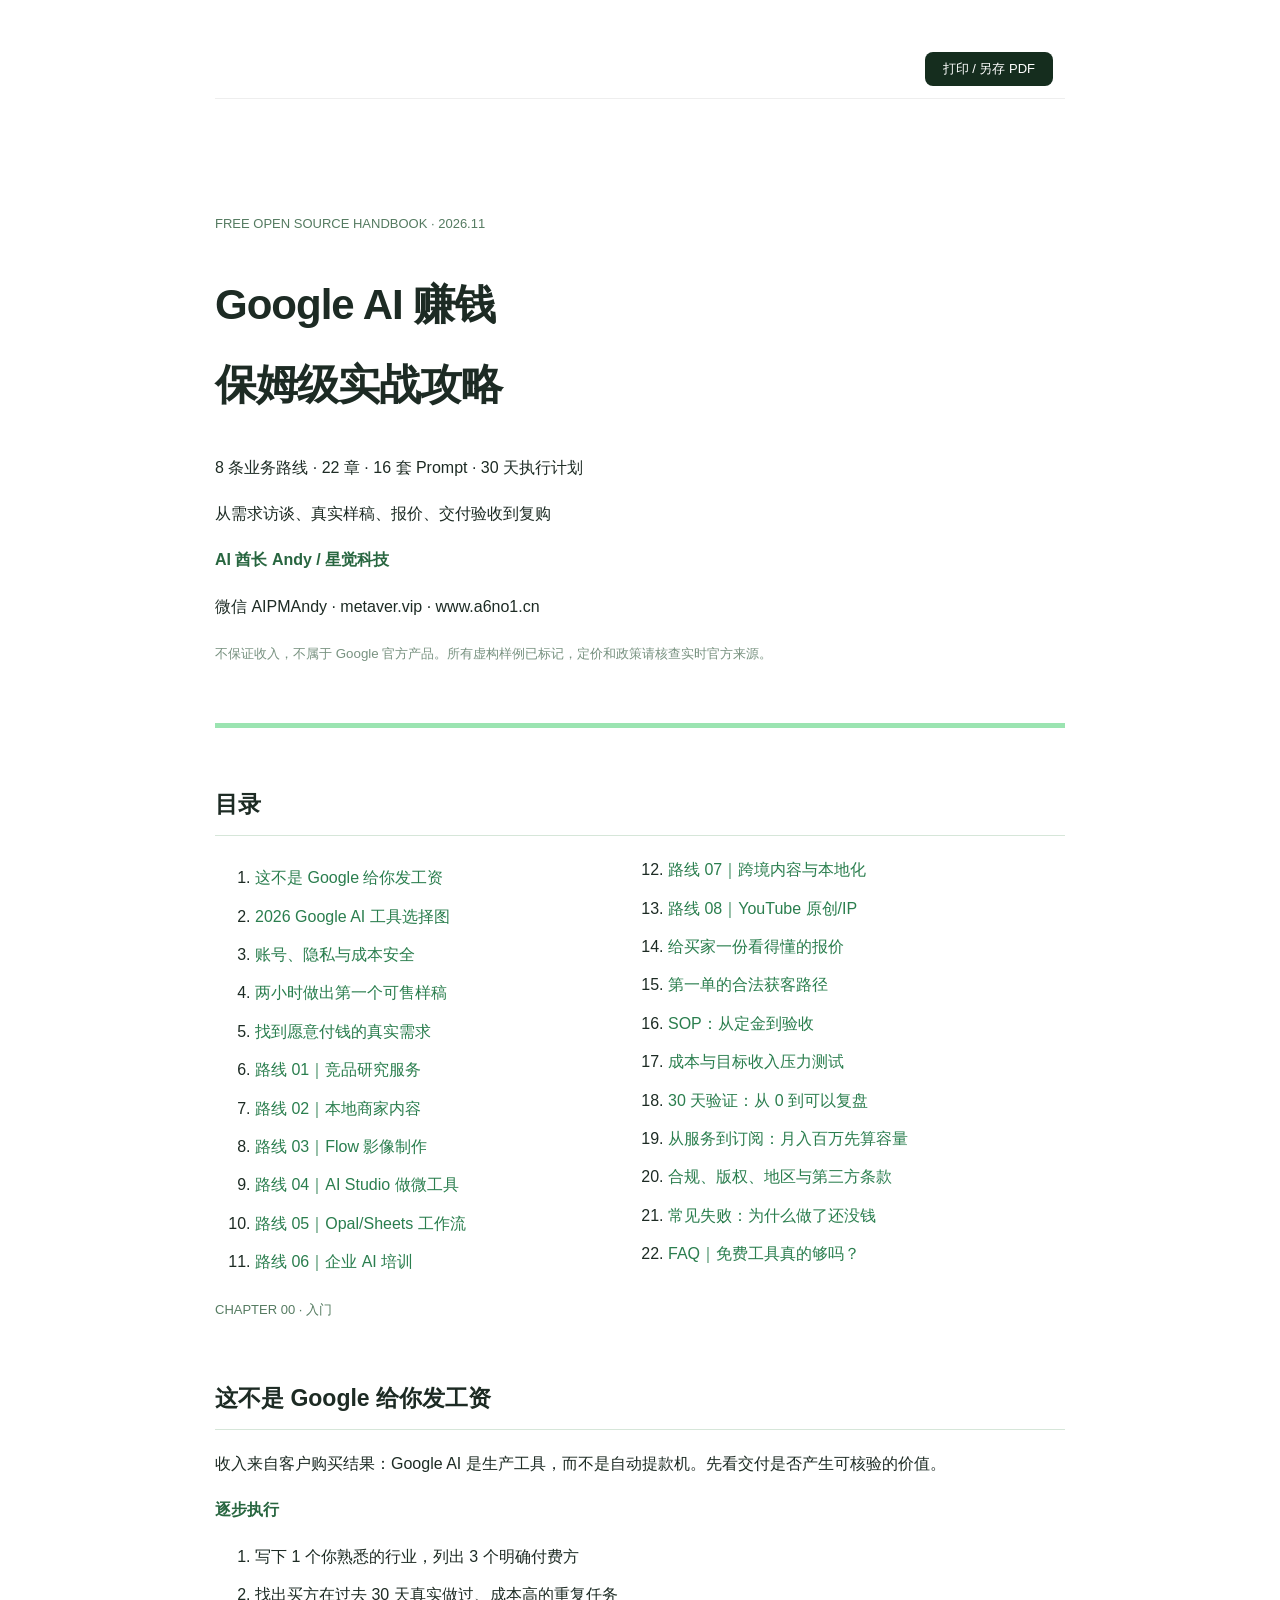
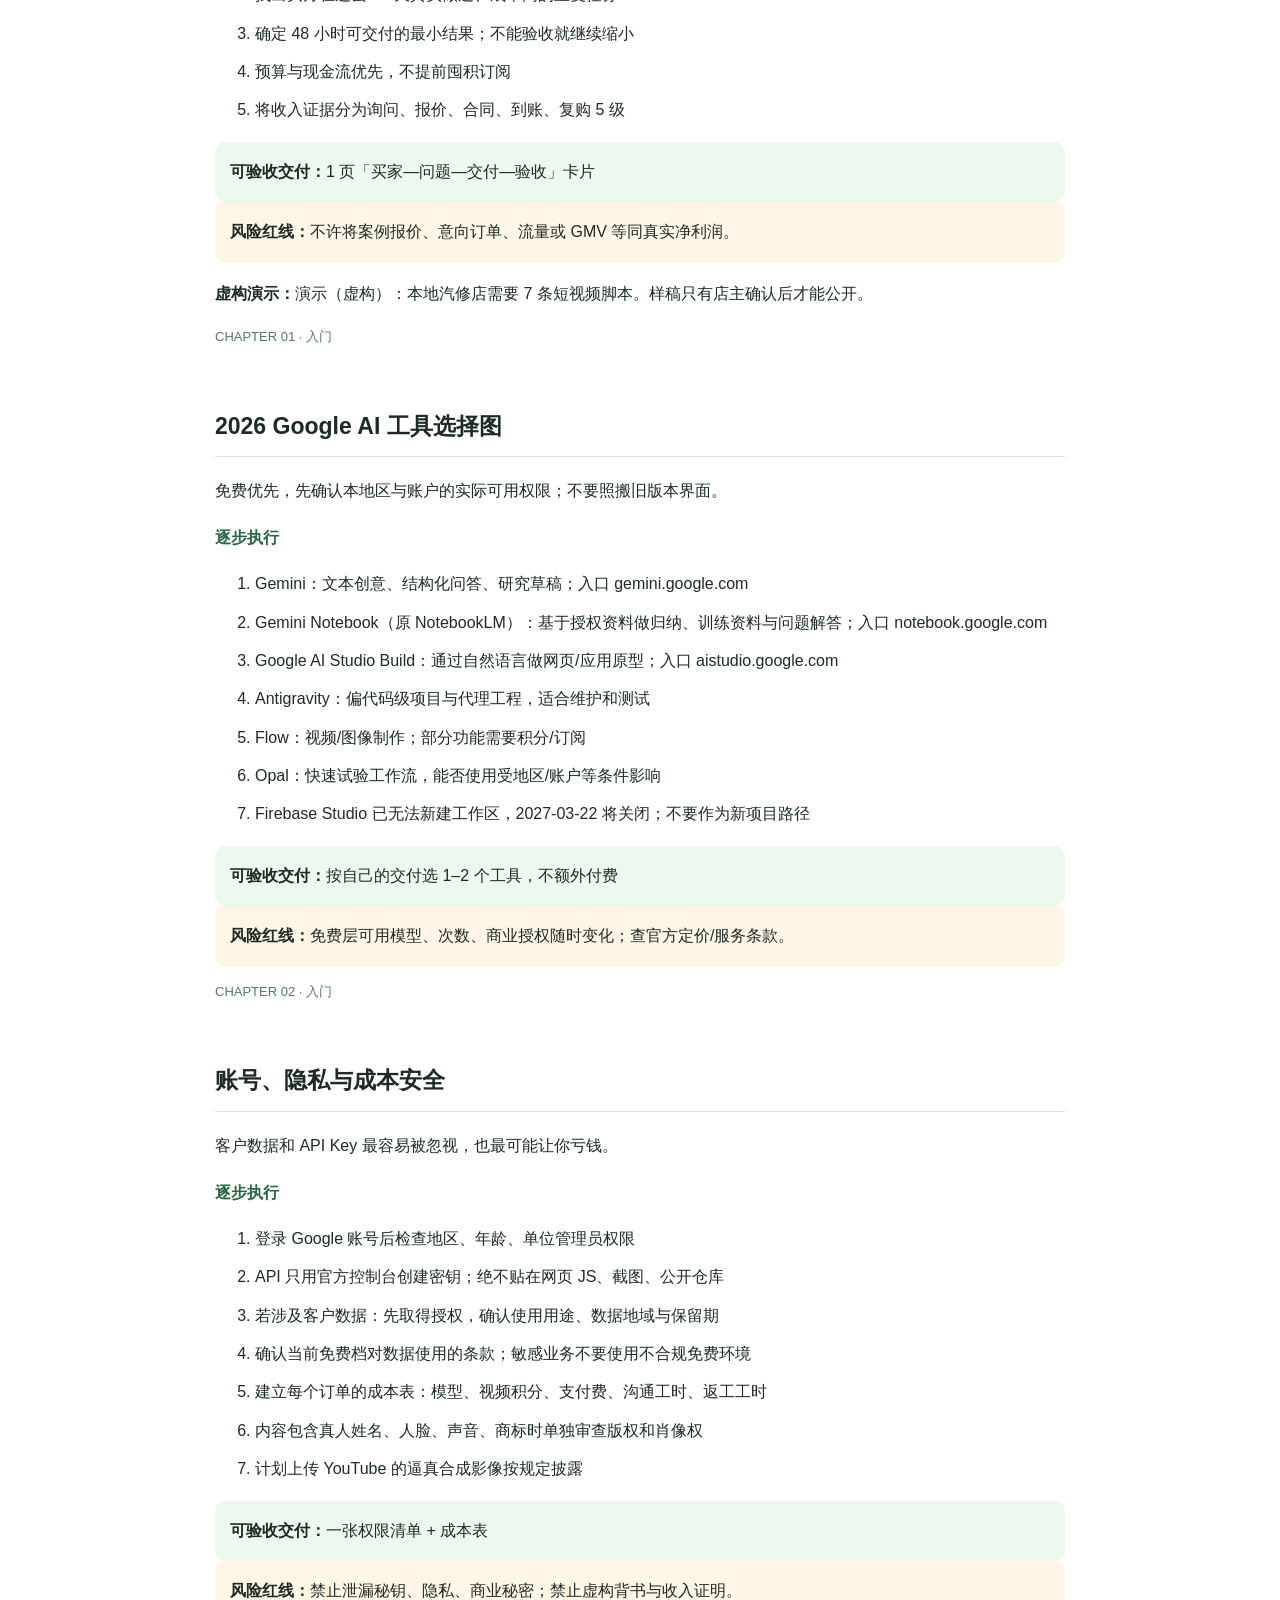
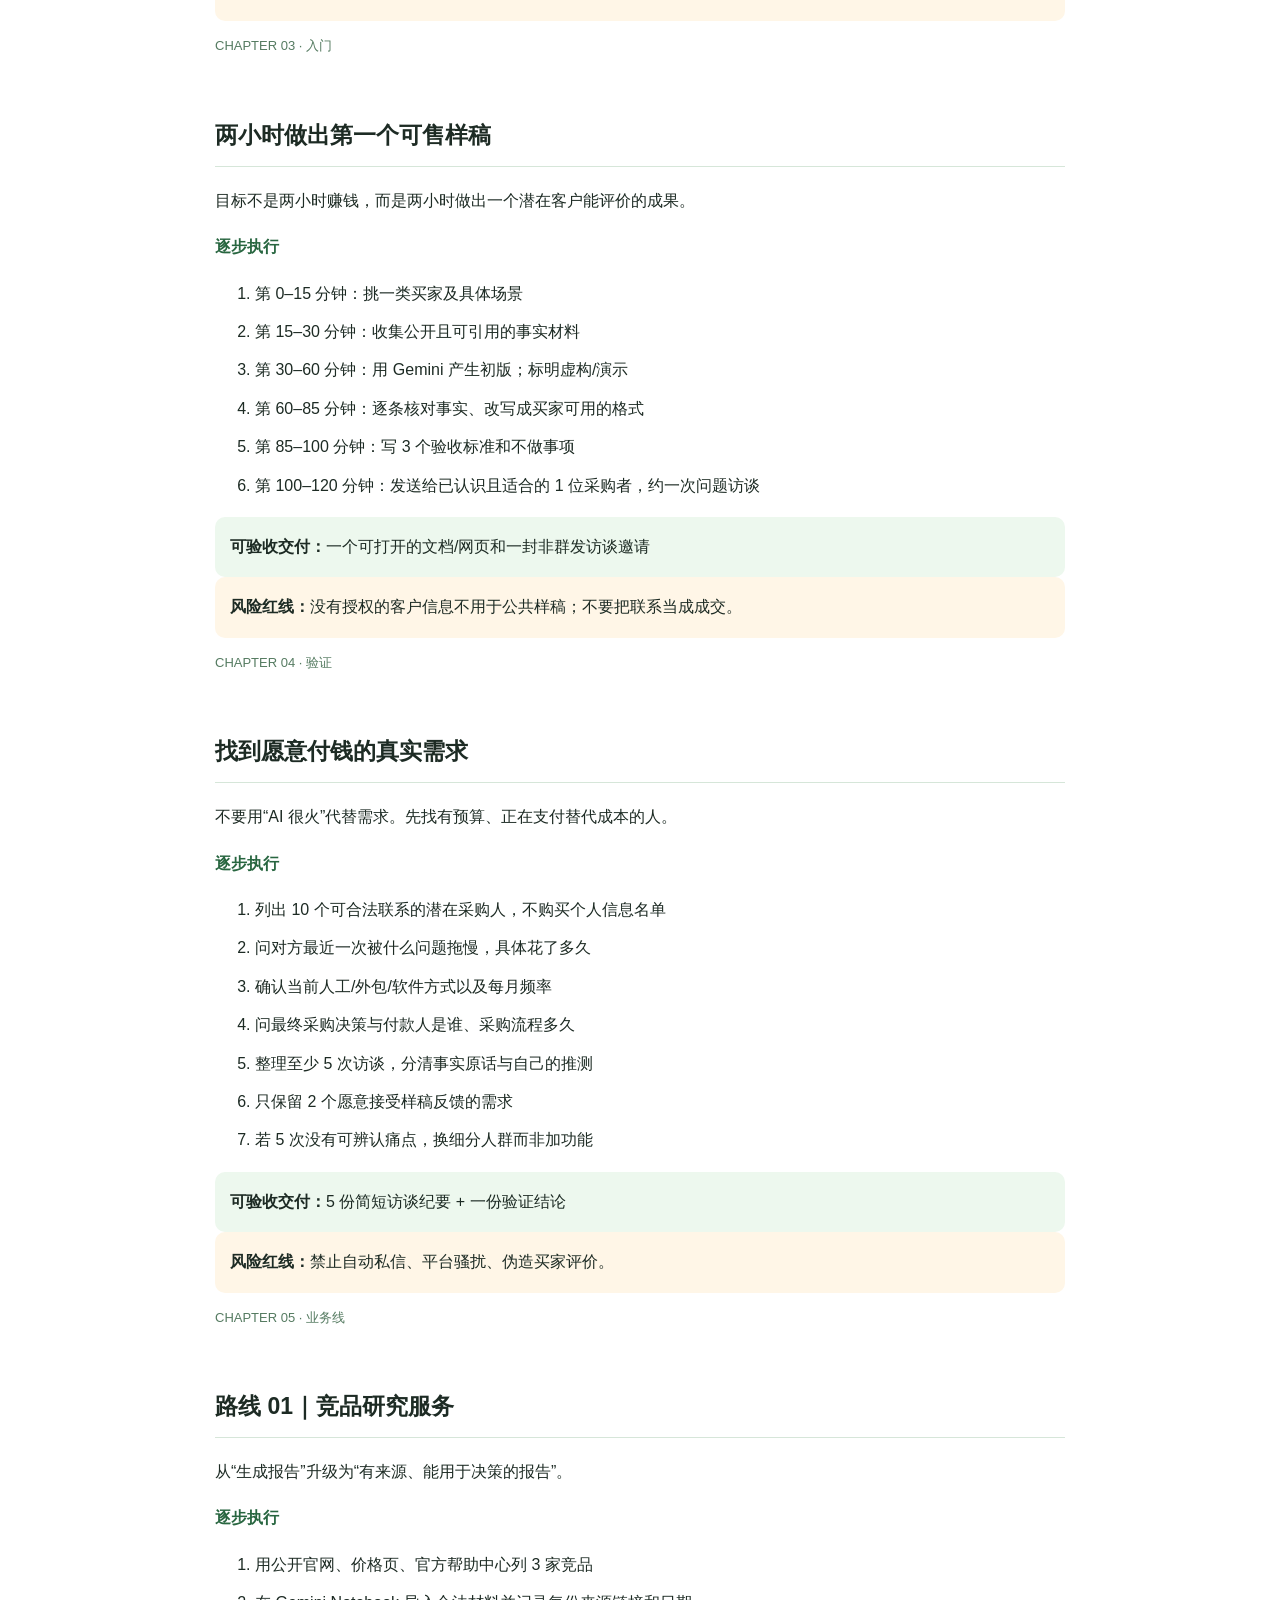
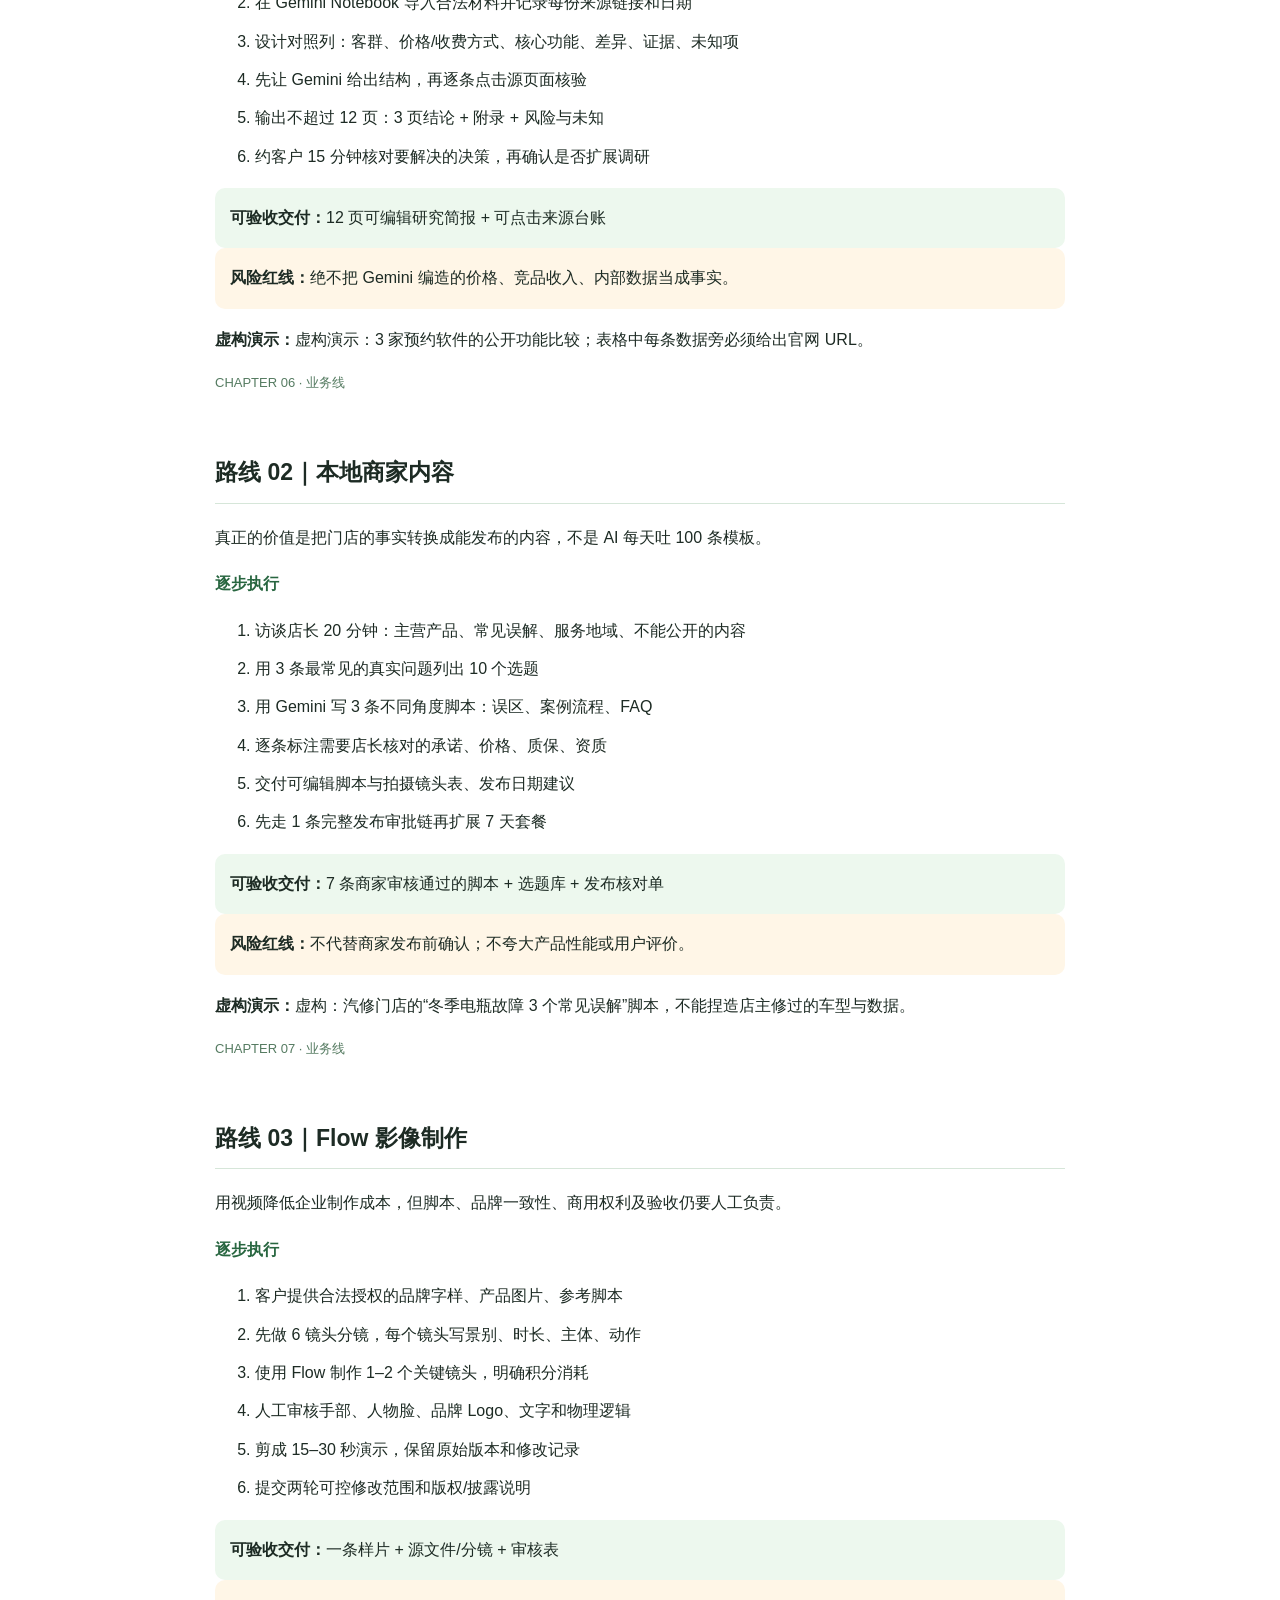
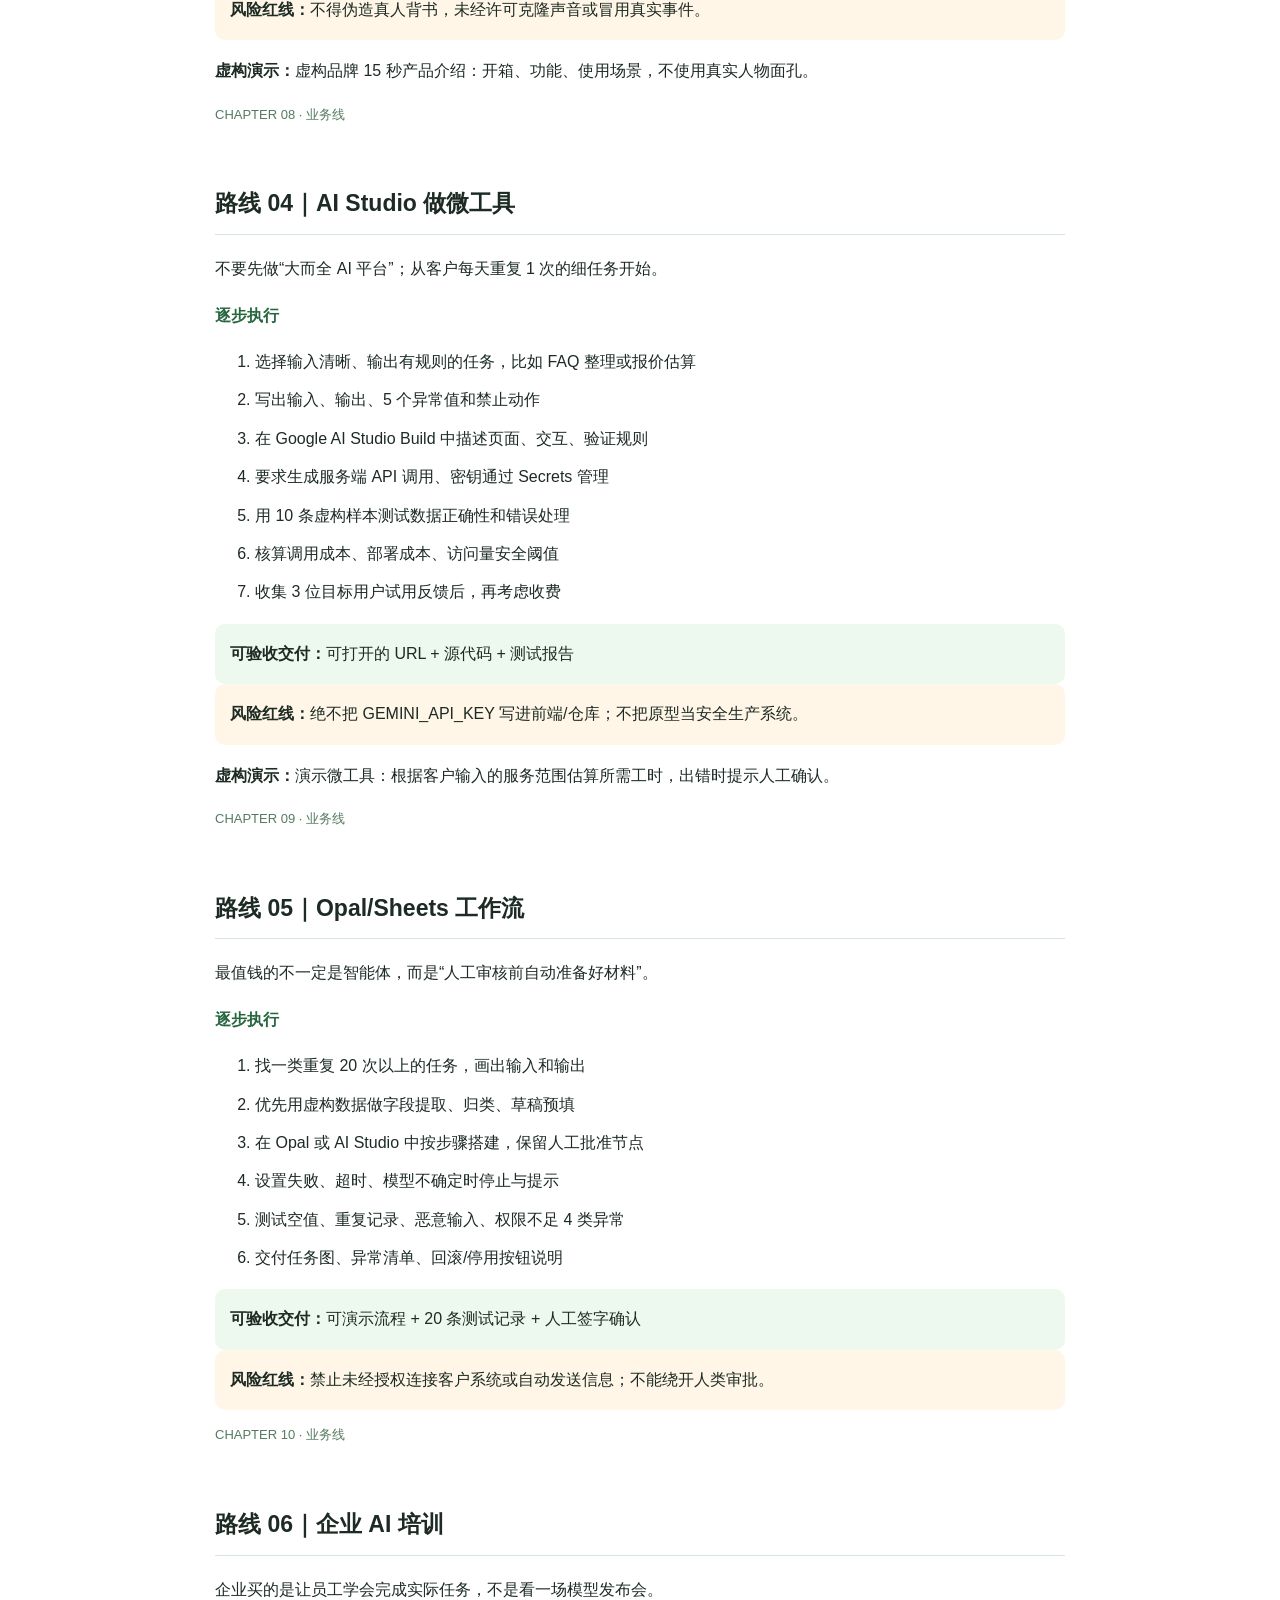
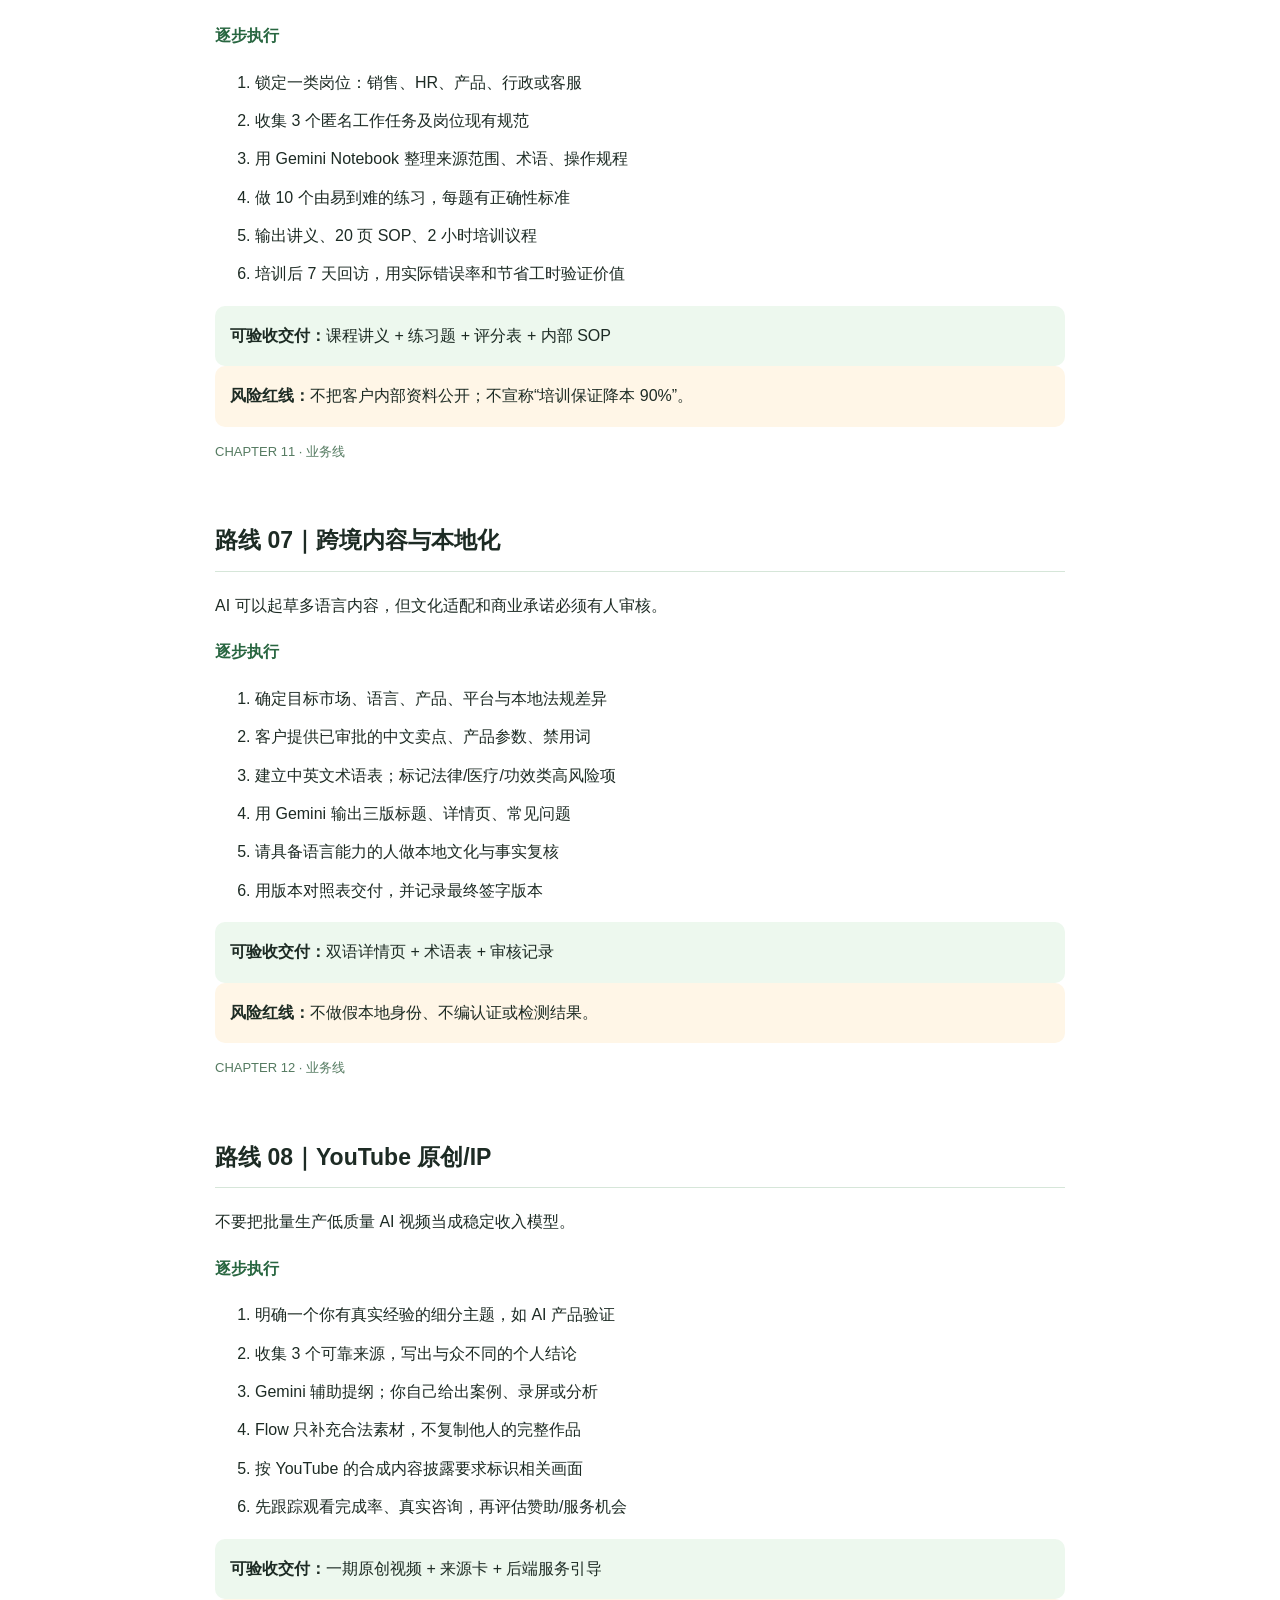
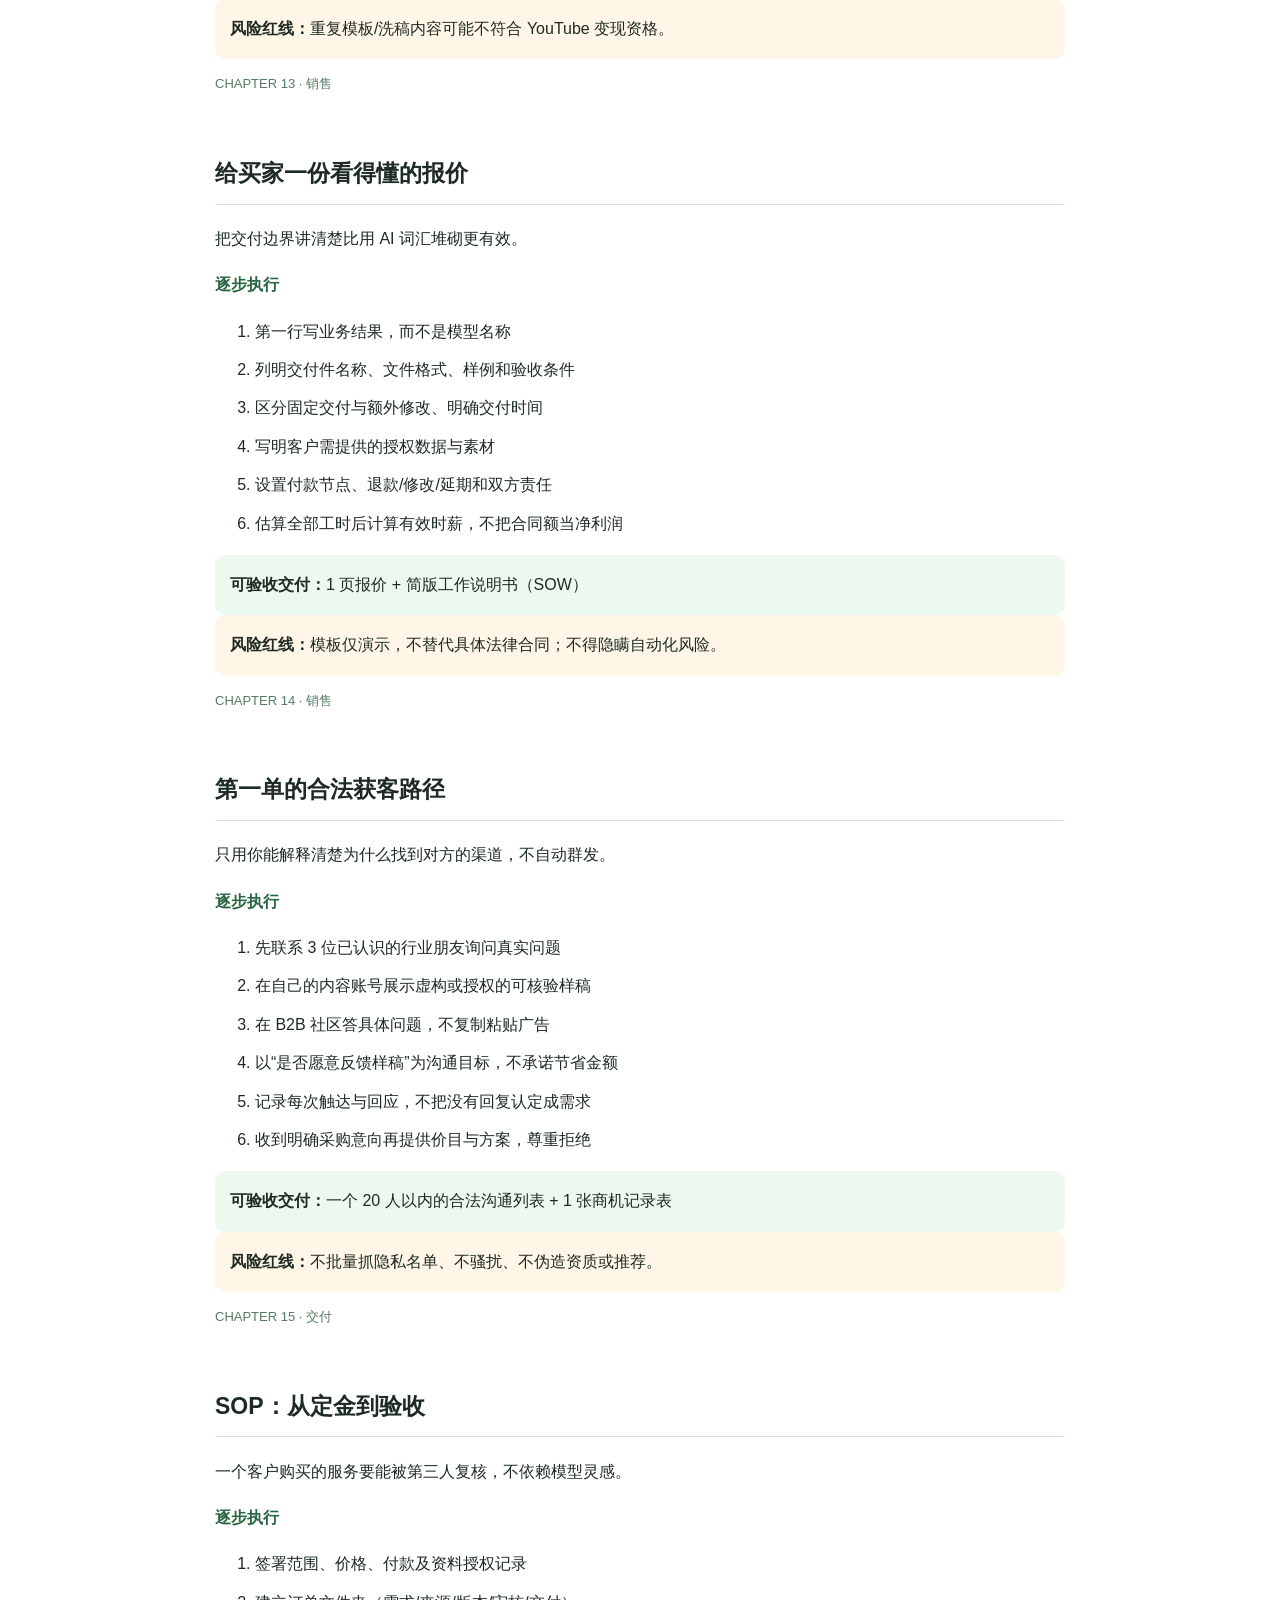
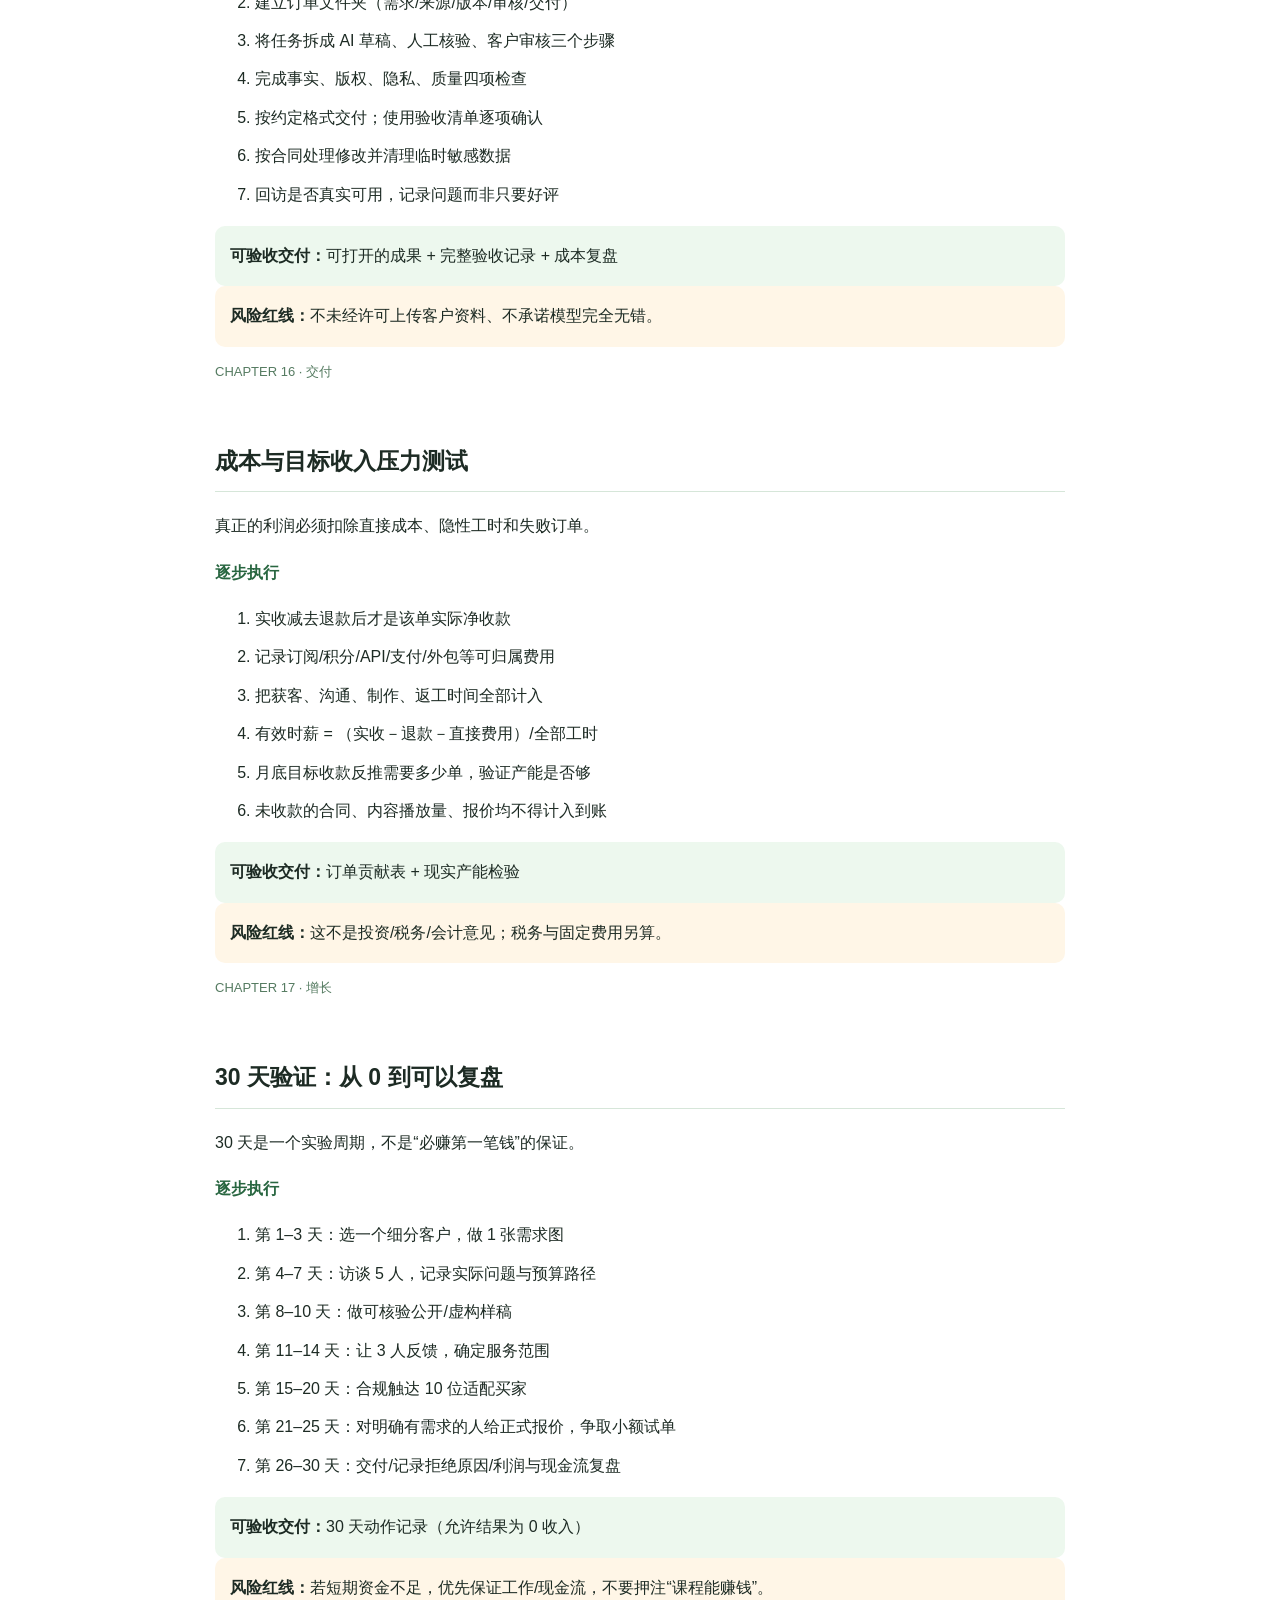
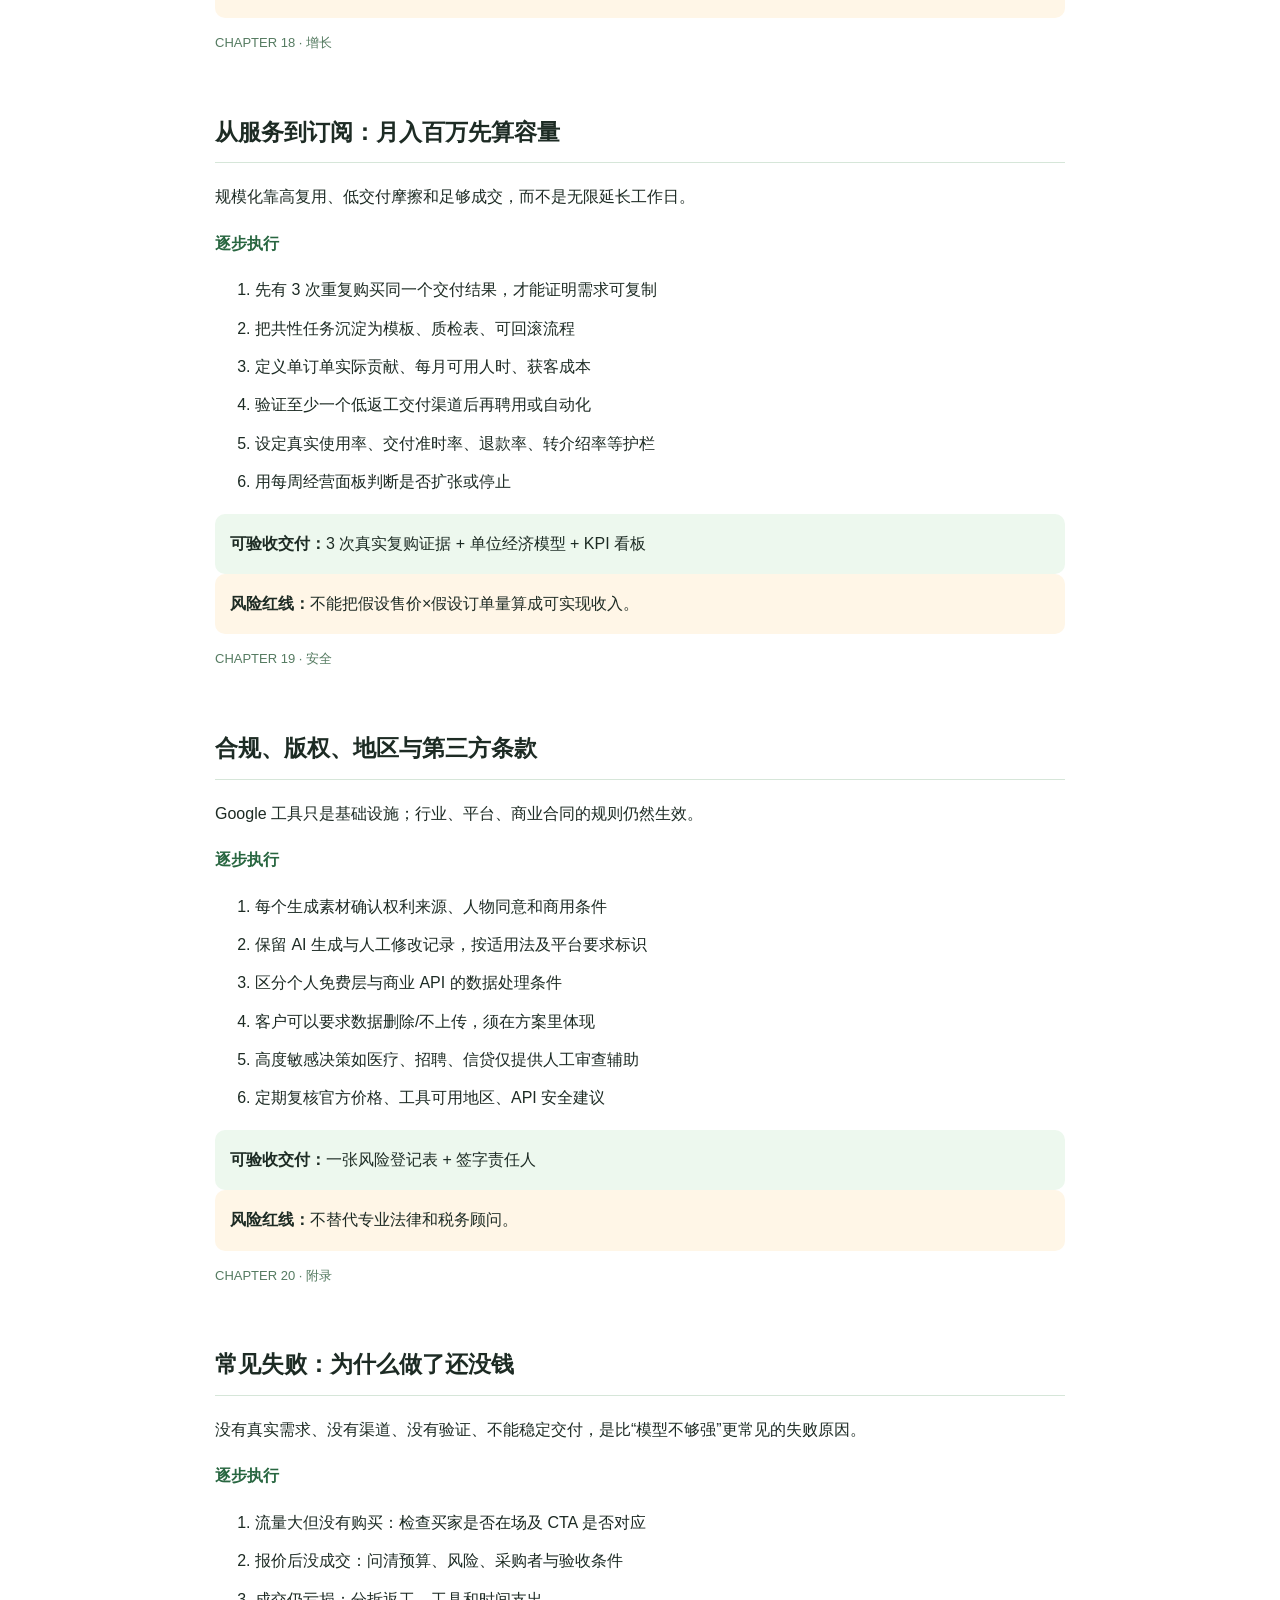
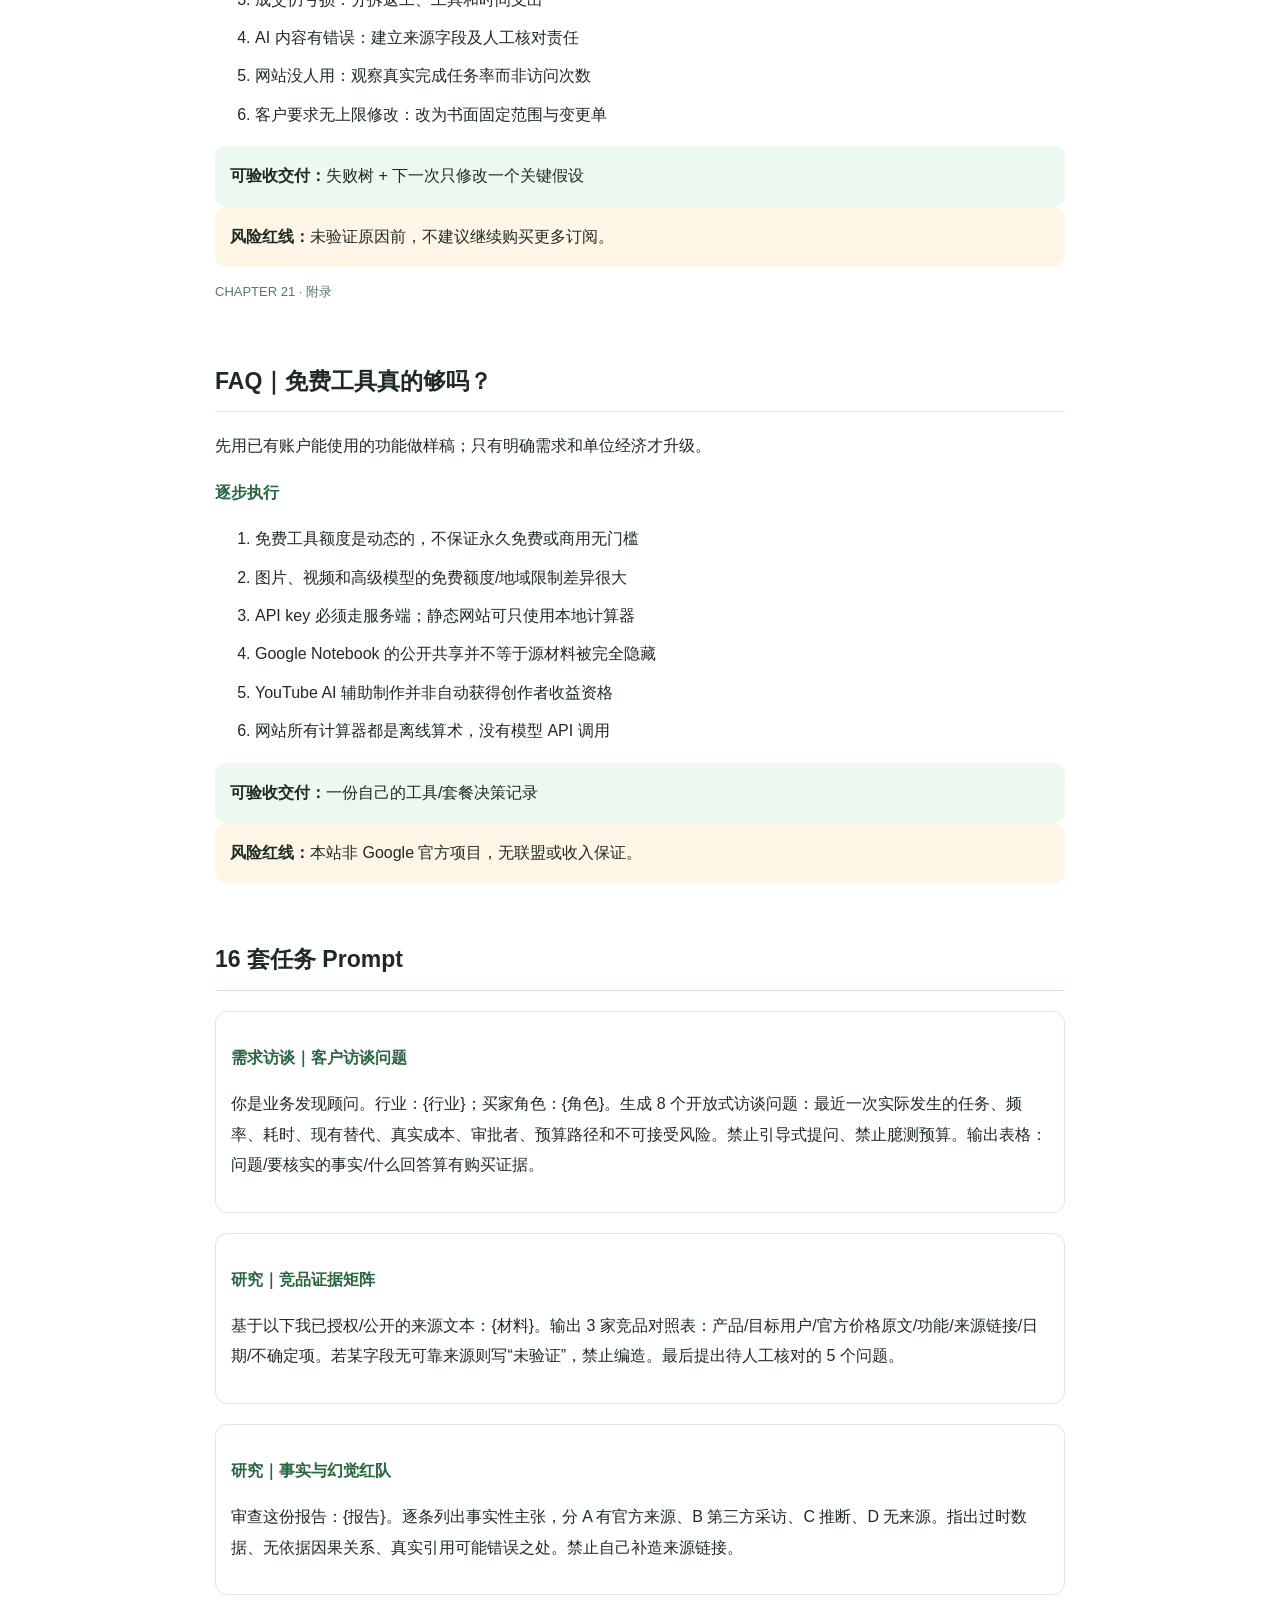
==== print.html @ 4d4e26f7 "feat: launch standalone Google AI income handbook and interactive website" ====
<!doctype html><html lang="zh-CN"><head><meta charset="utf-8"/><meta name="viewport" content="width=device-width,initial-scale=1"/><title>Google AI 赚钱 · 全书打印版</title><style>body{max-width:850px;margin:40px auto;padding:0 32px;font-family:-apple-system,BlinkMacSystemFont,"PingFang SC","Noto Sans CJK SC",sans-serif;color:#1d2b24;line-height:1.9}h1{font-size:42px;letter-spacing:-1px}h2{font-size:23px;break-after:avoid;border-bottom:1px solid #d6e6d9;padding-bottom:8px;margin-top:55px}h3{font-size:16px;color:#286640}small,footer{color:#789280}.cover{padding:100px 0 55px;border-bottom:5px solid #9be4b1}.chapter{break-inside:auto}.meta{font-size:13px;color:#557b61}.box{background:#edf8ee;padding:15px;border-radius:10px;break-inside:avoid}.risk{background:#fff6e7;padding:15px;border-radius:10px;break-inside:avoid}.toc{columns:2}.toc a{color:#2a7e4e;text-decoration:none}.prompt{break-inside:avoid;padding:15px;border:1px solid #d9e9db;border-radius:12px;margin:20px 0}.prompt p{white-space:pre-wrap}li{margin:8px 0}.printbar{position:sticky;top:0;background:#fff;padding:12px;text-align:right;border-bottom:1px solid #eee}button{border:0;border-radius:8px;padding:8px 18px;background:#152d1e;color:#fff;font-size:13px;cursor:pointer}@page{size:A4;margin:18mm 16mm}@media print{body{margin:0;padding:0;max-width:none;font-size:10pt}.printbar{display:none}h1{font-size:34pt}.cover{padding-top:115px;page-break-after:always}.toc{page-break-after:always}h2{margin-top:20px}.chapter{page-break-before:always}.prompt{break-inside:avoid}}</style><script defer src="assets/data.js"></script></head><body><div class="printbar"><button onclick="window.print()">打印 / 另存 PDF</button></div><div id="book"></div><script>window.addEventListener('DOMContentLoaded',()=>{const x=window.GOOGLE_AI_HANDBOOK,e=s=>String(s??'').replaceAll('&','&amp;').replaceAll('<','&lt;').replaceAll('>','&gt;');let s='<div class="cover"><p class="meta">FREE OPEN SOURCE HANDBOOK · 2026.11</p><h1>Google AI 赚钱<br>保姆级实战攻略</h1><p>8 条业务路线 · 22 章 · 16 套 Prompt · 30 天执行计划</p><p>从需求访谈、真实样稿、报价、交付验收到复购</p><h3>AI 酋长 Andy / 星觉科技</h3><p>微信 AIPMAndy · metaver.vip · www.a6no1.cn</p><small>不保证收入，不属于 Google 官方产品。所有虚构样例已标记，定价和政策请核查实时官方来源。</small></div><h2>目录</h2><ol class="toc">';x.chapters.forEach(c=>s+='<li><a href="#ch'+c.id+'">'+e(c.title)+'</a></li>');s+='</ol>';for(const c of x.chapters){s+='<section class="chapter" id="ch'+c.id+'"><p class="meta">CHAPTER '+c.id+' · '+e(c.phase)+'</p><h2>'+e(c.title)+'</h2><p>'+e(c.lead)+'</p><h3>逐步执行</h3><ol>';for(const a of c.steps)s+='<li>'+e(a)+'</li>';s+='</ol><div class="box"><b>可验收交付：</b>'+e(c.output)+'</div><div class="risk"><b>风险红线：</b>'+e(c.redline)+'</div>';if(c.example)s+='<p><b>虚构演示：</b>'+e(c.example)+'</p>';s+='</section>'}s+='<section class="chapter"><h2>16 套任务 Prompt</h2>';for(const p of x.prompts)s+='<div class="prompt"><h3>'+e(p.category+'｜'+p.title)+'</h3><p>'+e(p.body)+'</p></div>';s+='</section><section class="chapter"><h2>30 天执行计划</h2><ol>';for(const p of x.plan)s+='<li>第 '+p.day+' 天 · '+e(p.phase)+'：'+e(p.action)+'；证据：'+e(p.proof)+'</li>';s+='</ol></section><section class="chapter"><h2>官方来源</h2><ol>';for(const p of x.sources)s+='<li>'+e(p.title)+'：'+e(p.url)+'<br><small>'+e(p.note)+'</small></li>';s+='</ol><hr><h2>作者 · AI 酋长 Andy</h2><p>微信：AIPMAndy ｜ 个人官网：https://metaver.vip/ ｜ 公司官网：https://www.a6no1.cn/</p><p>本教程及模板免费。需要咨询或陪跑可自愿访问服务页：https://metaver.vip/services</p><p>不承诺首单、收入或收益；AI 输出和商业条款须人工审核。</p></section>';document.getElementById('book').innerHTML=s;});</script></body></html>
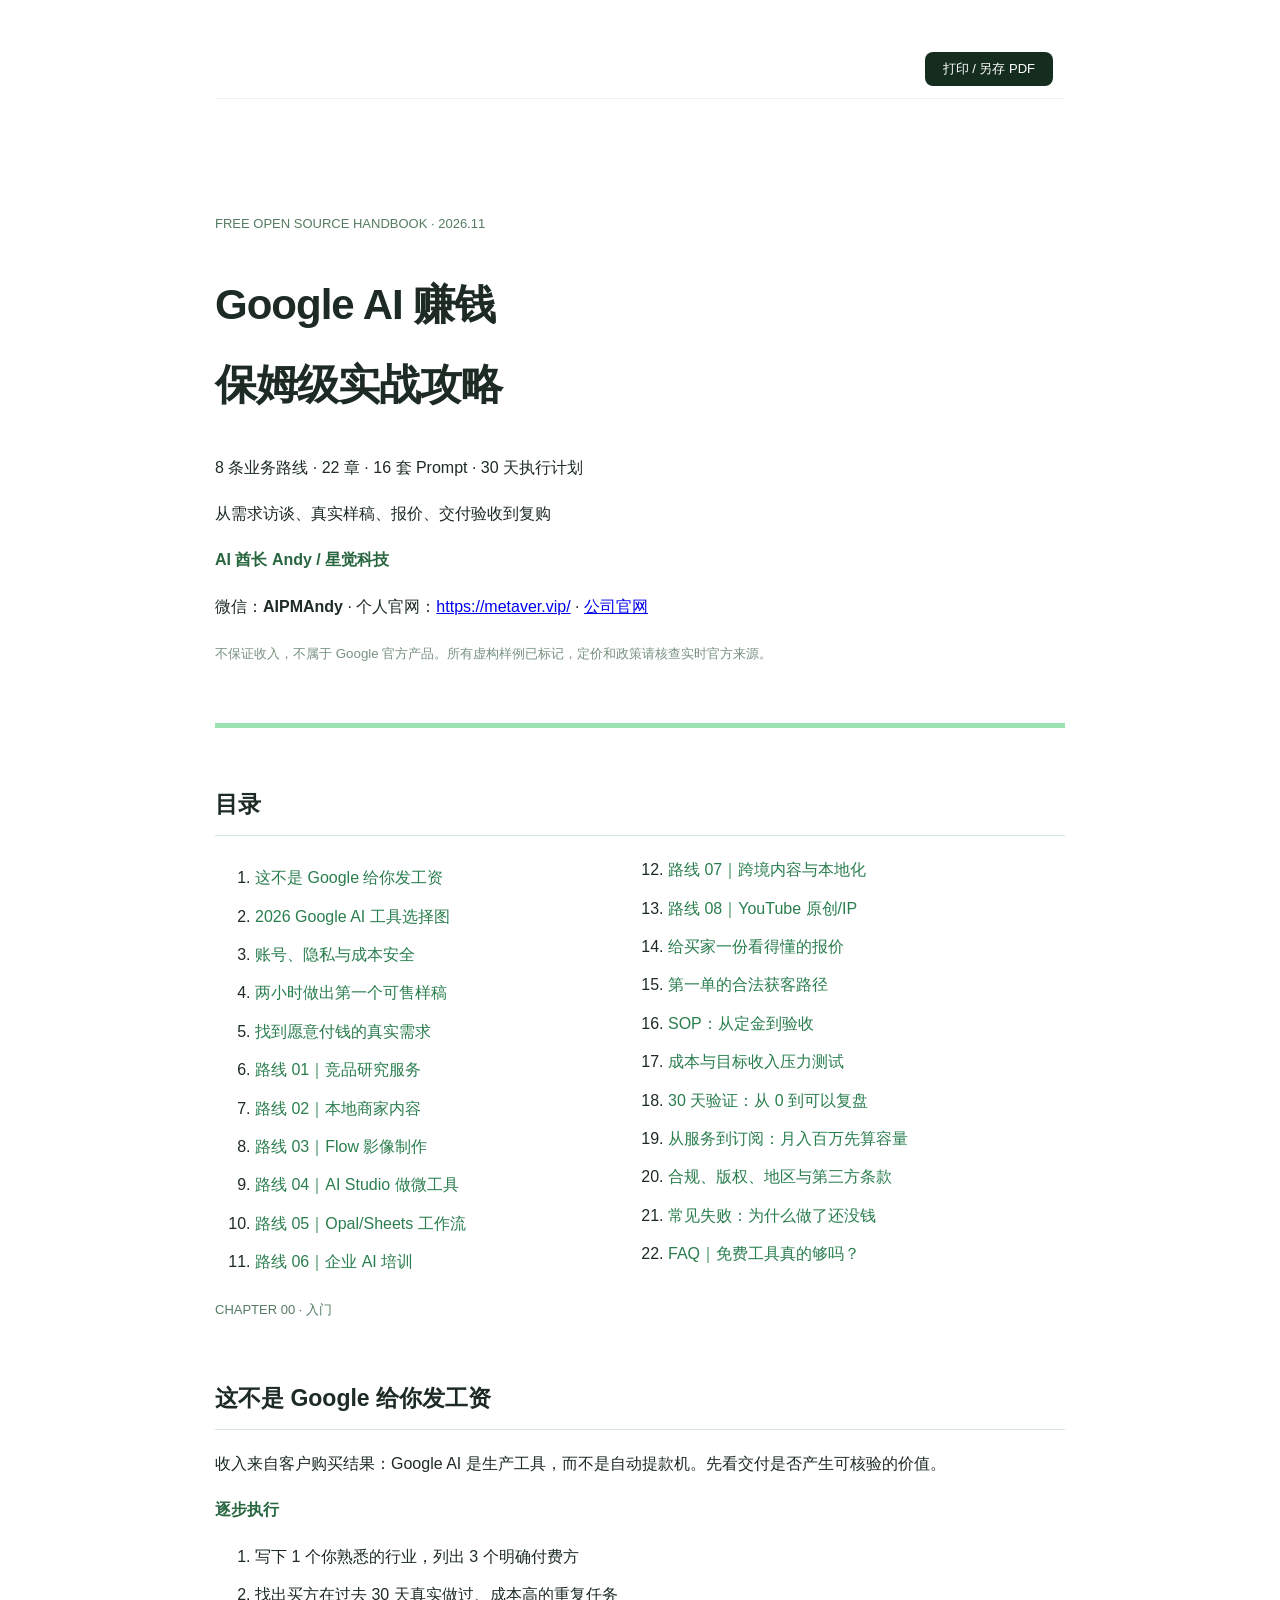
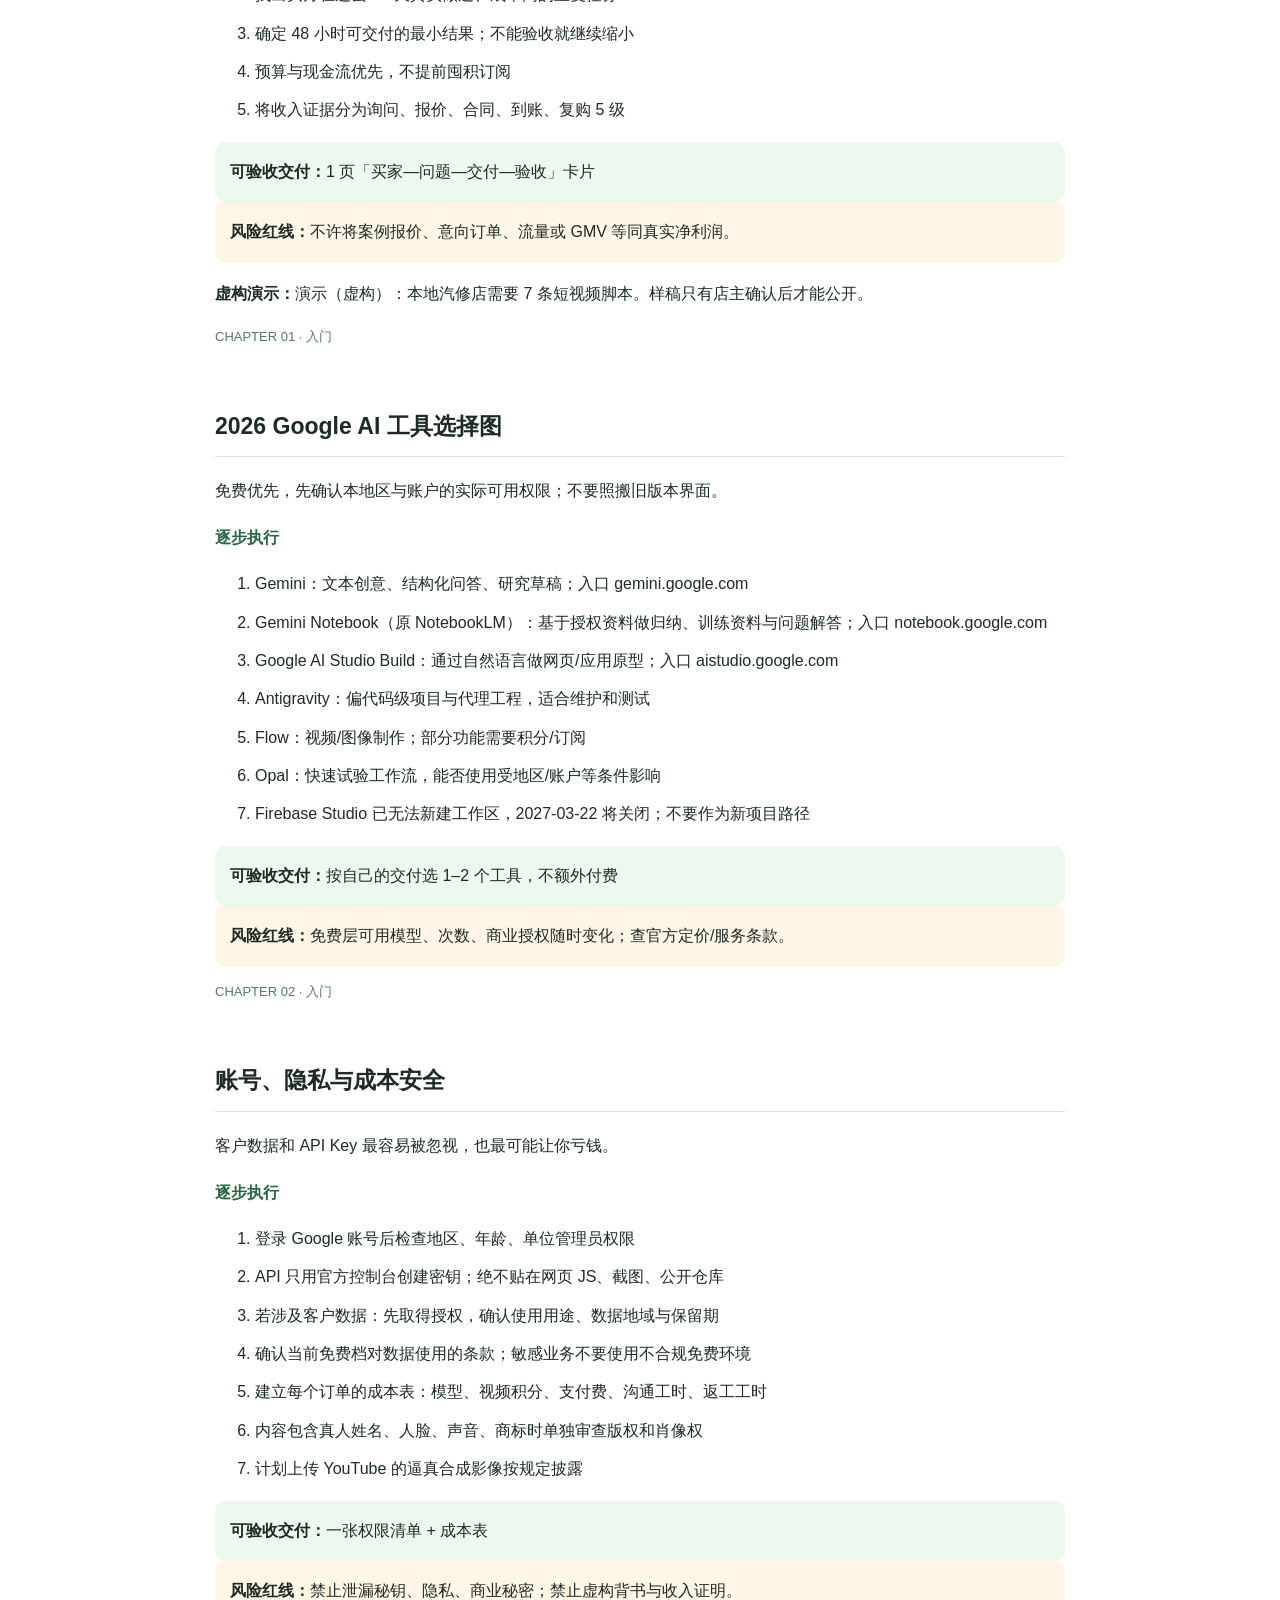
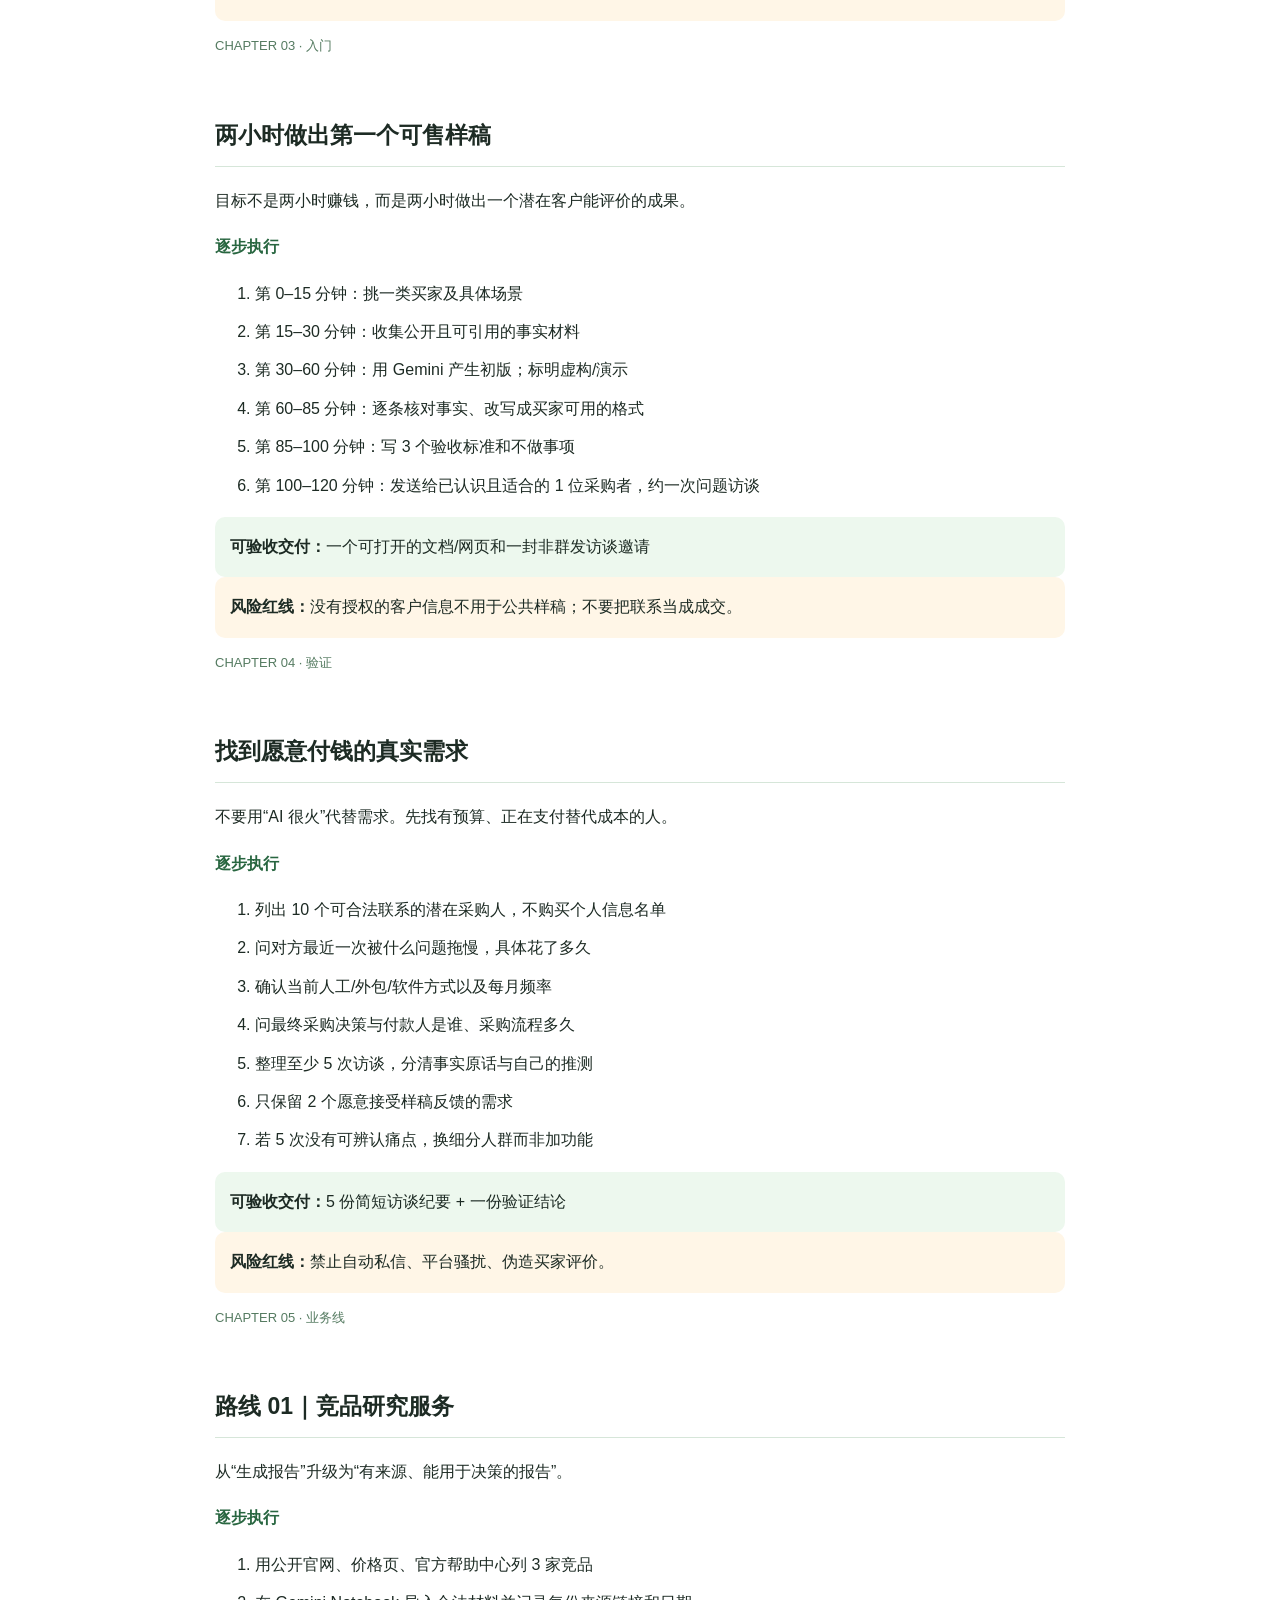
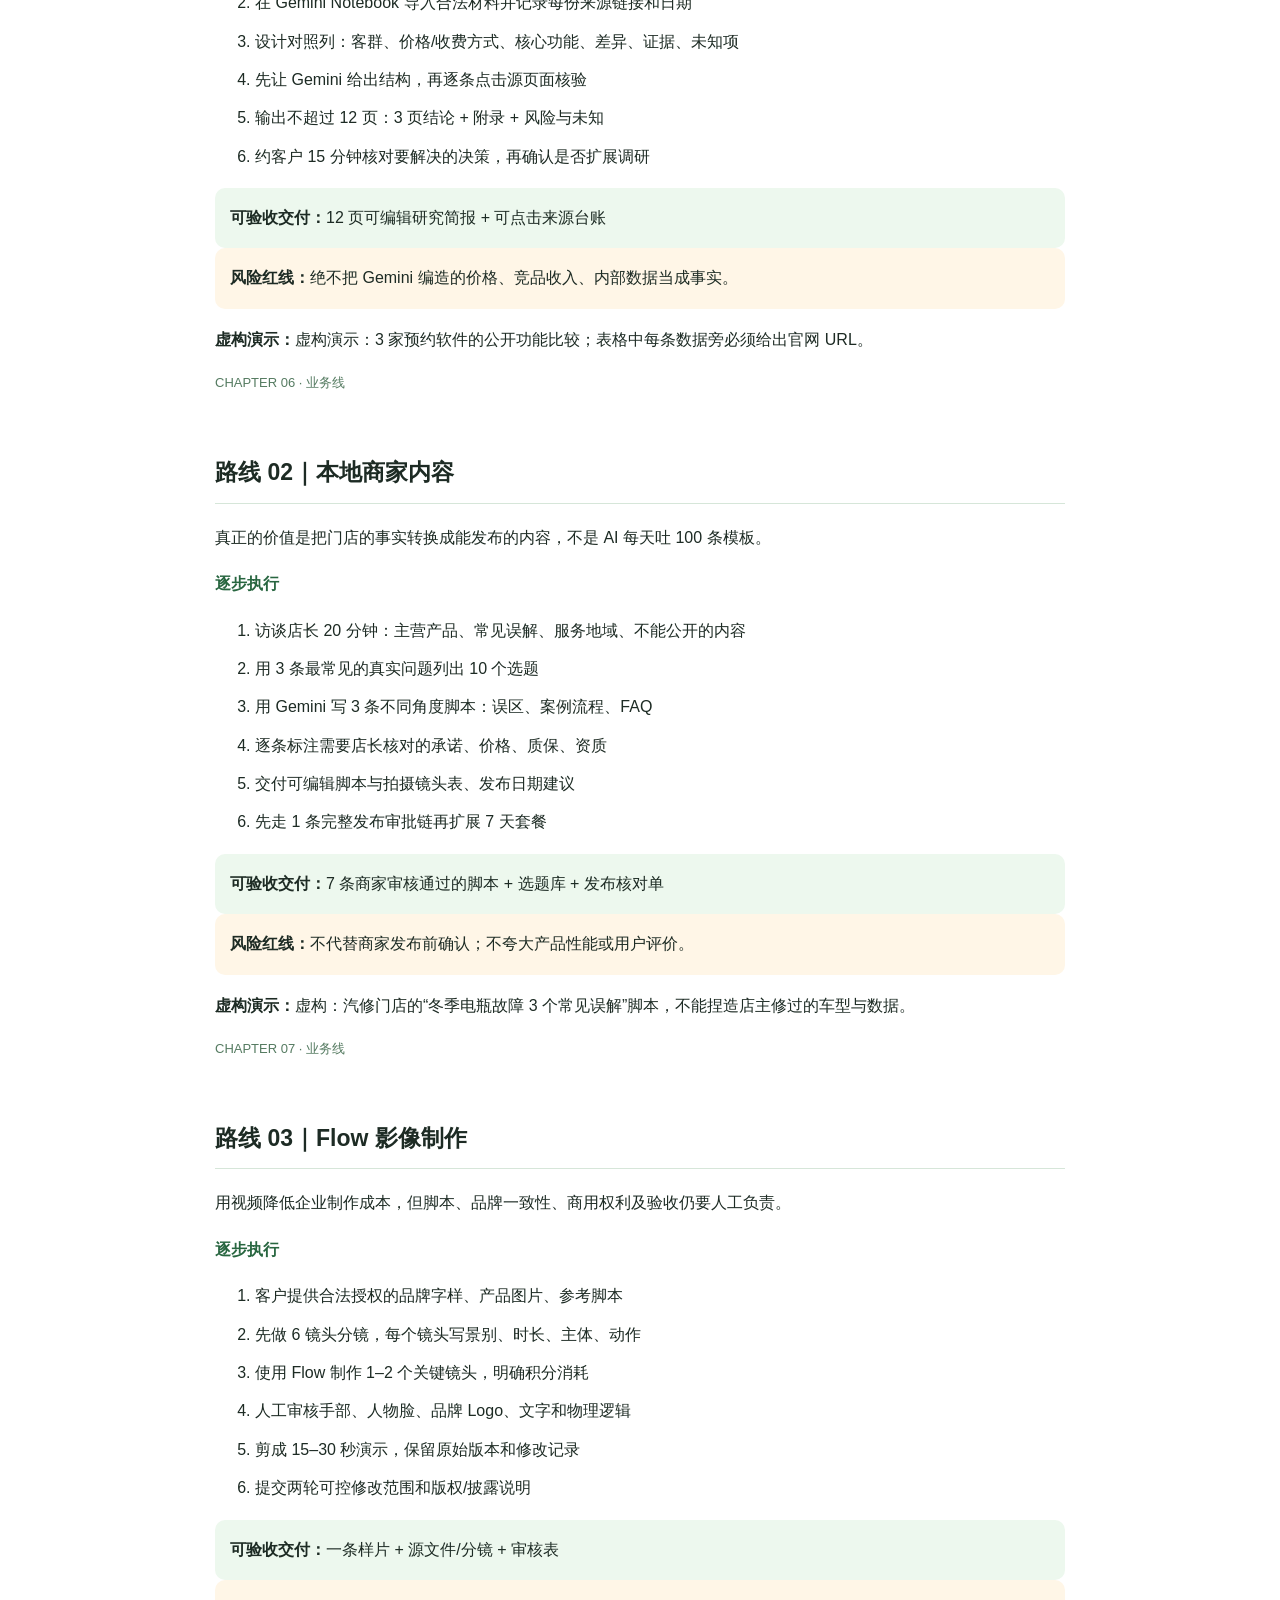
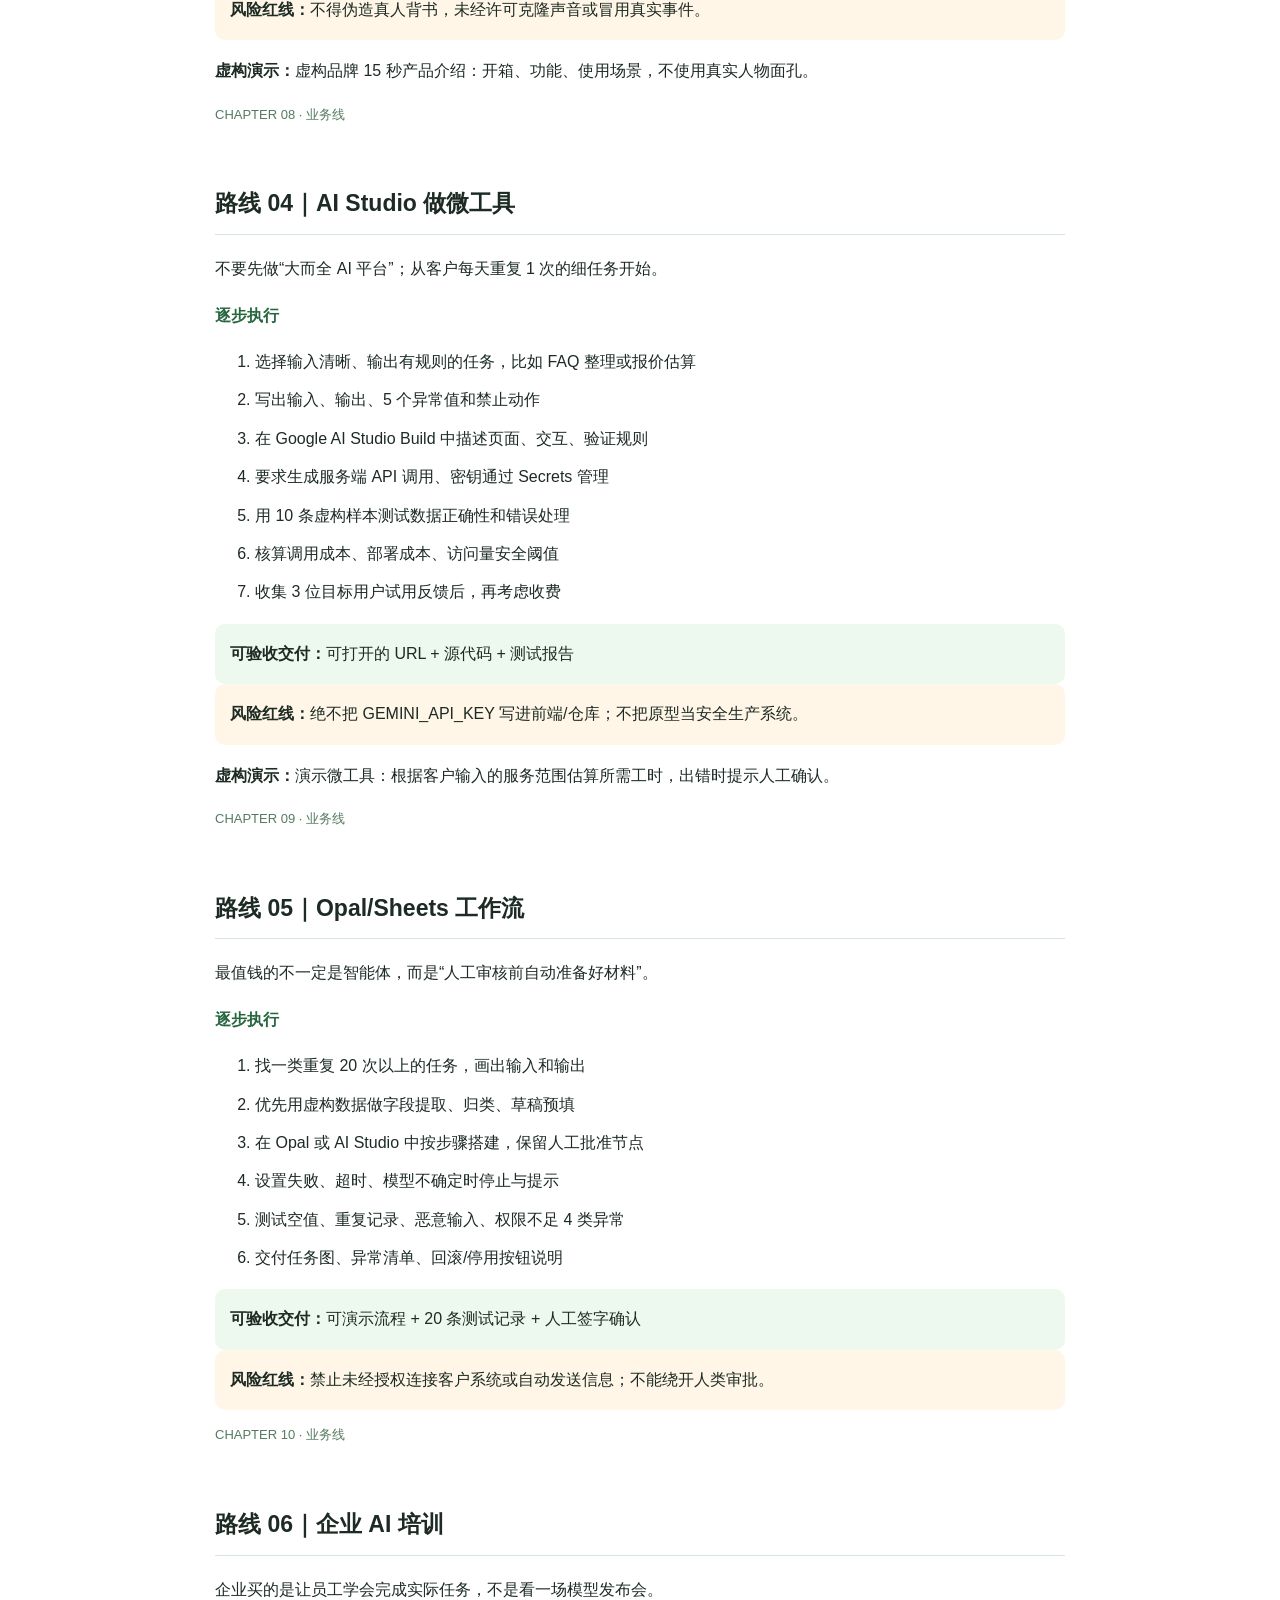
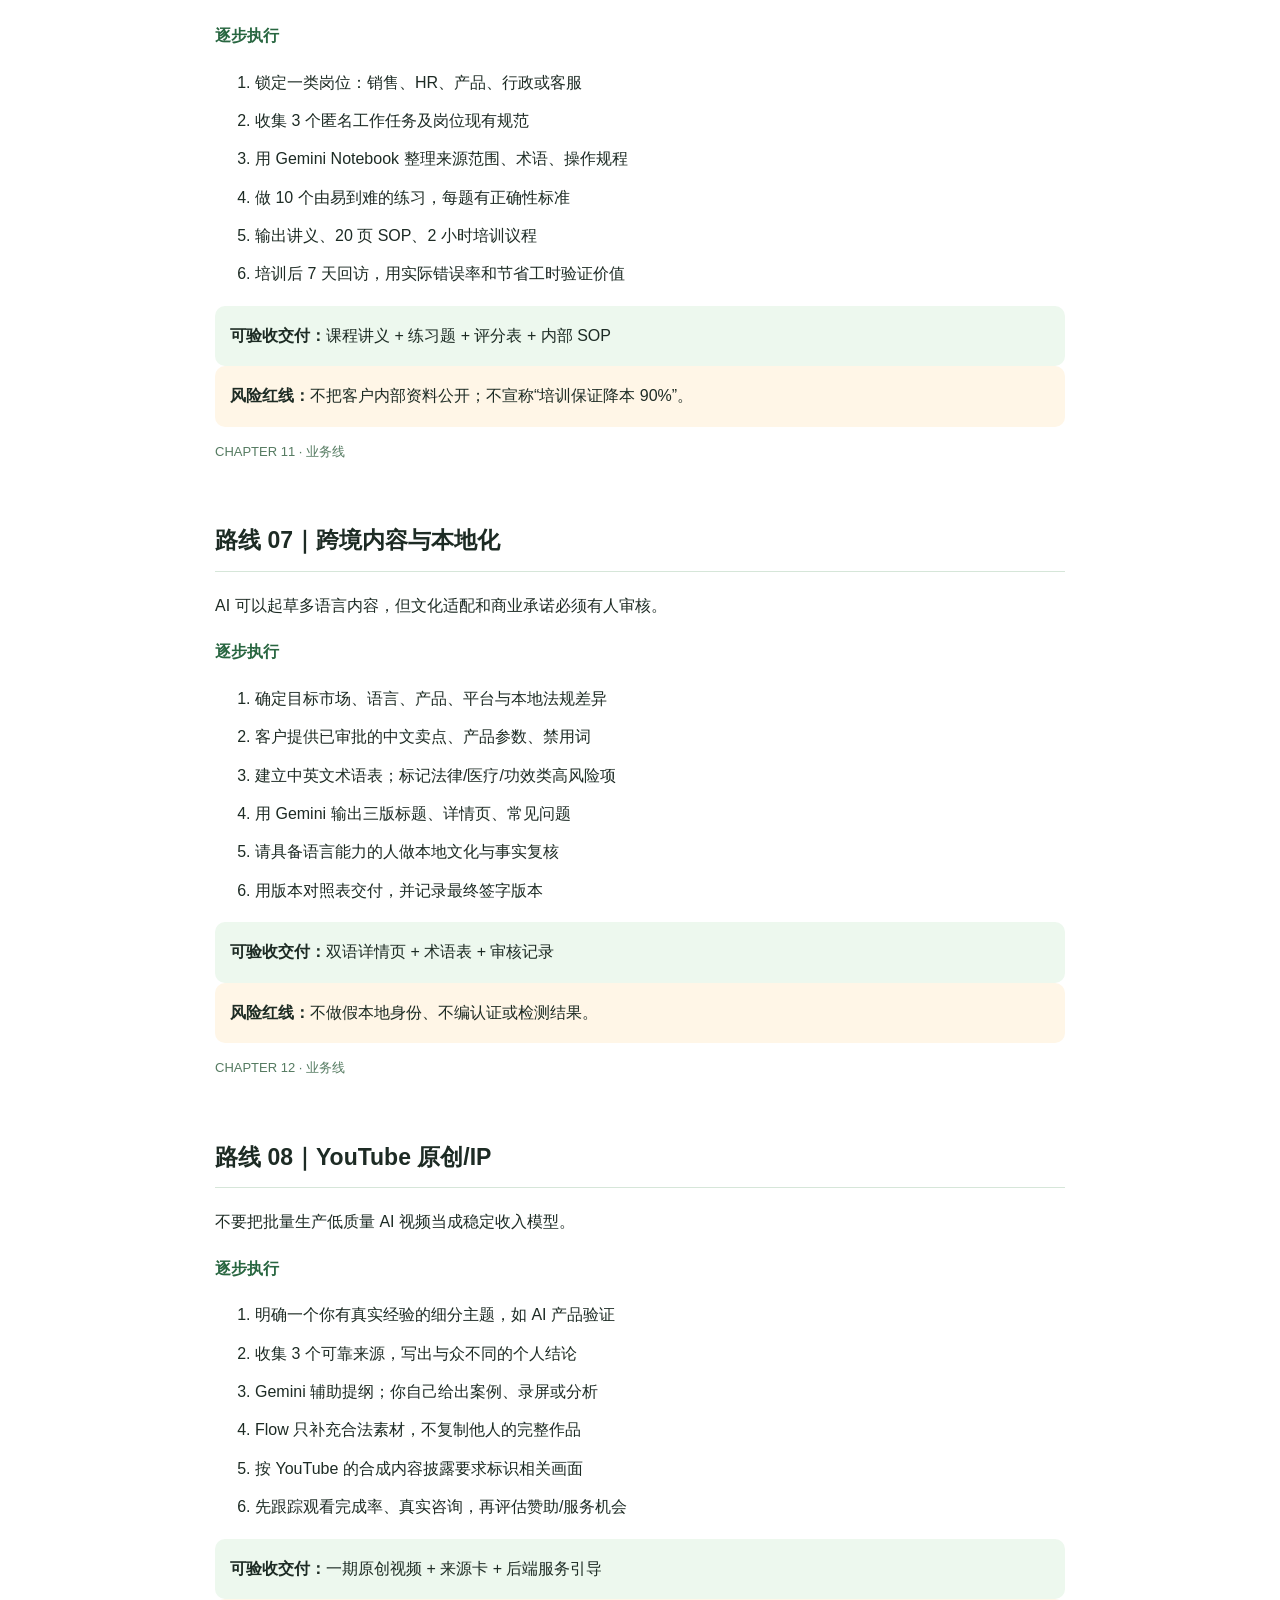
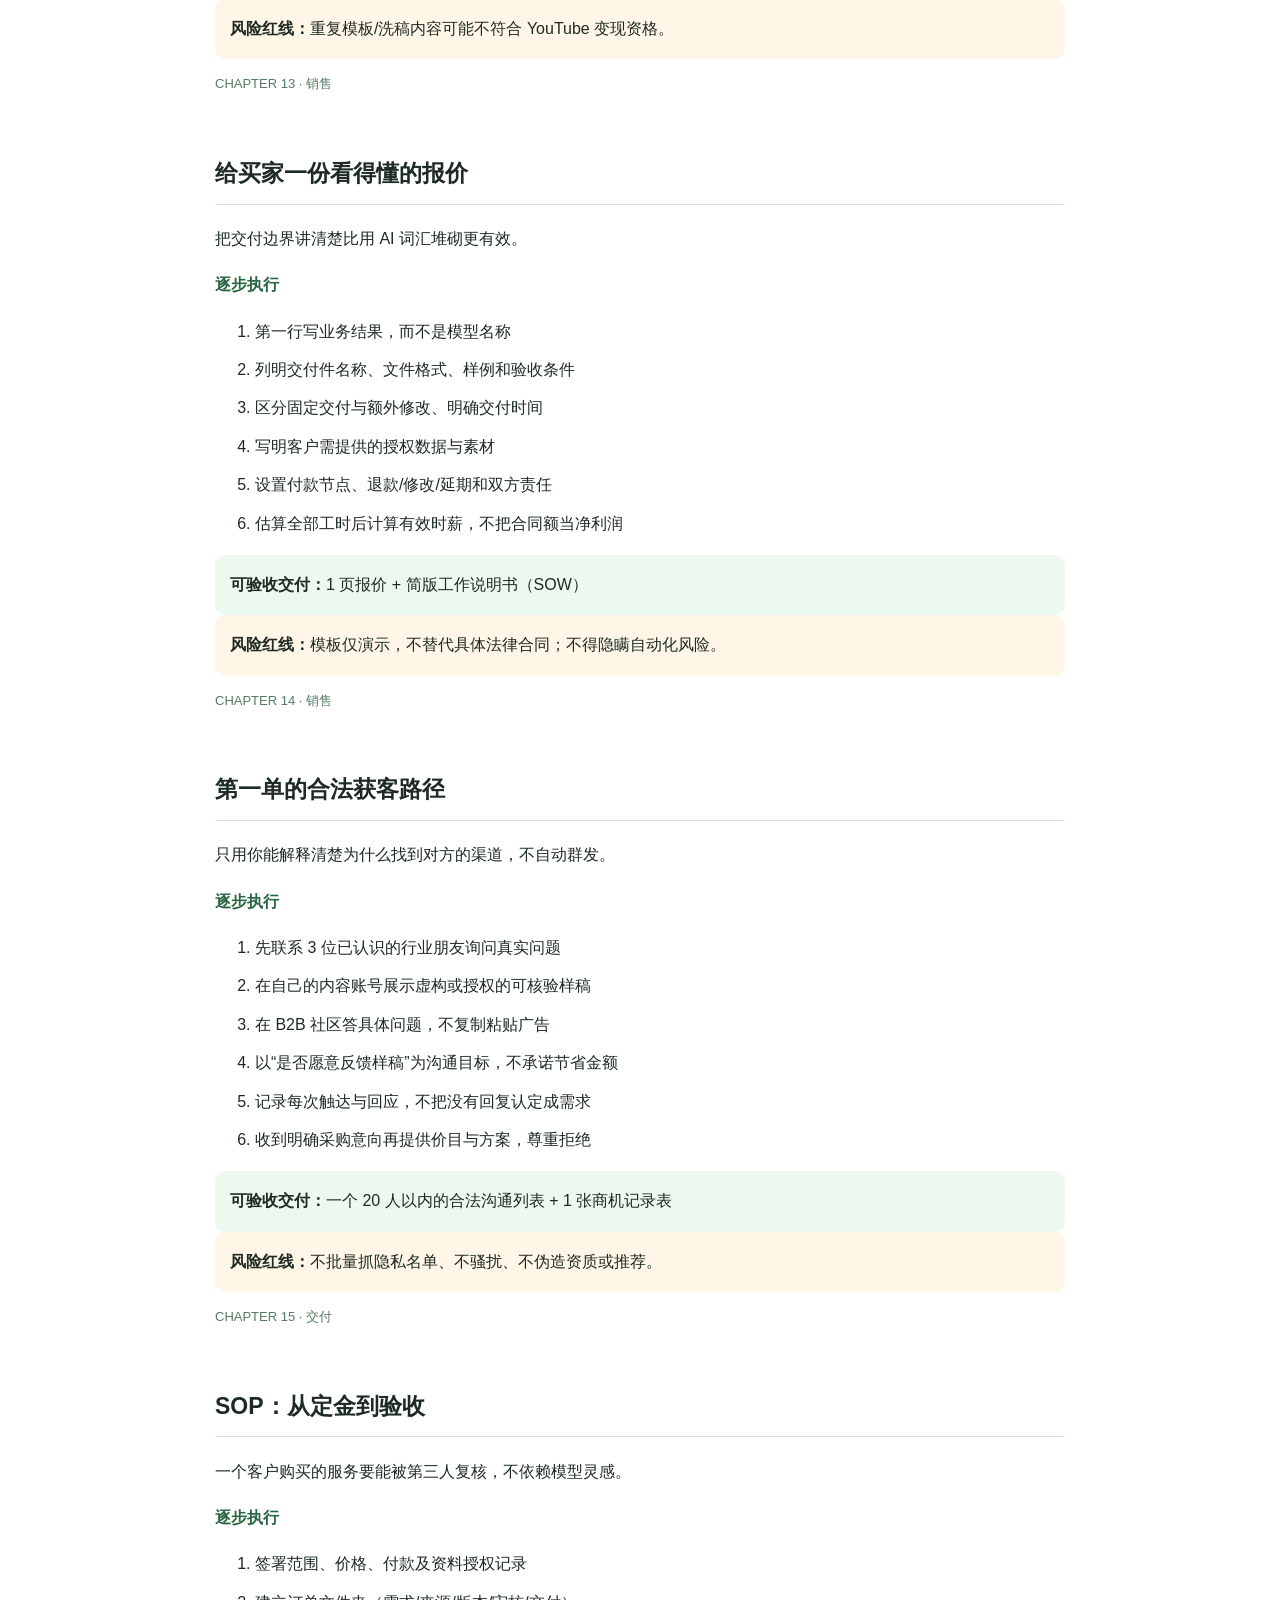
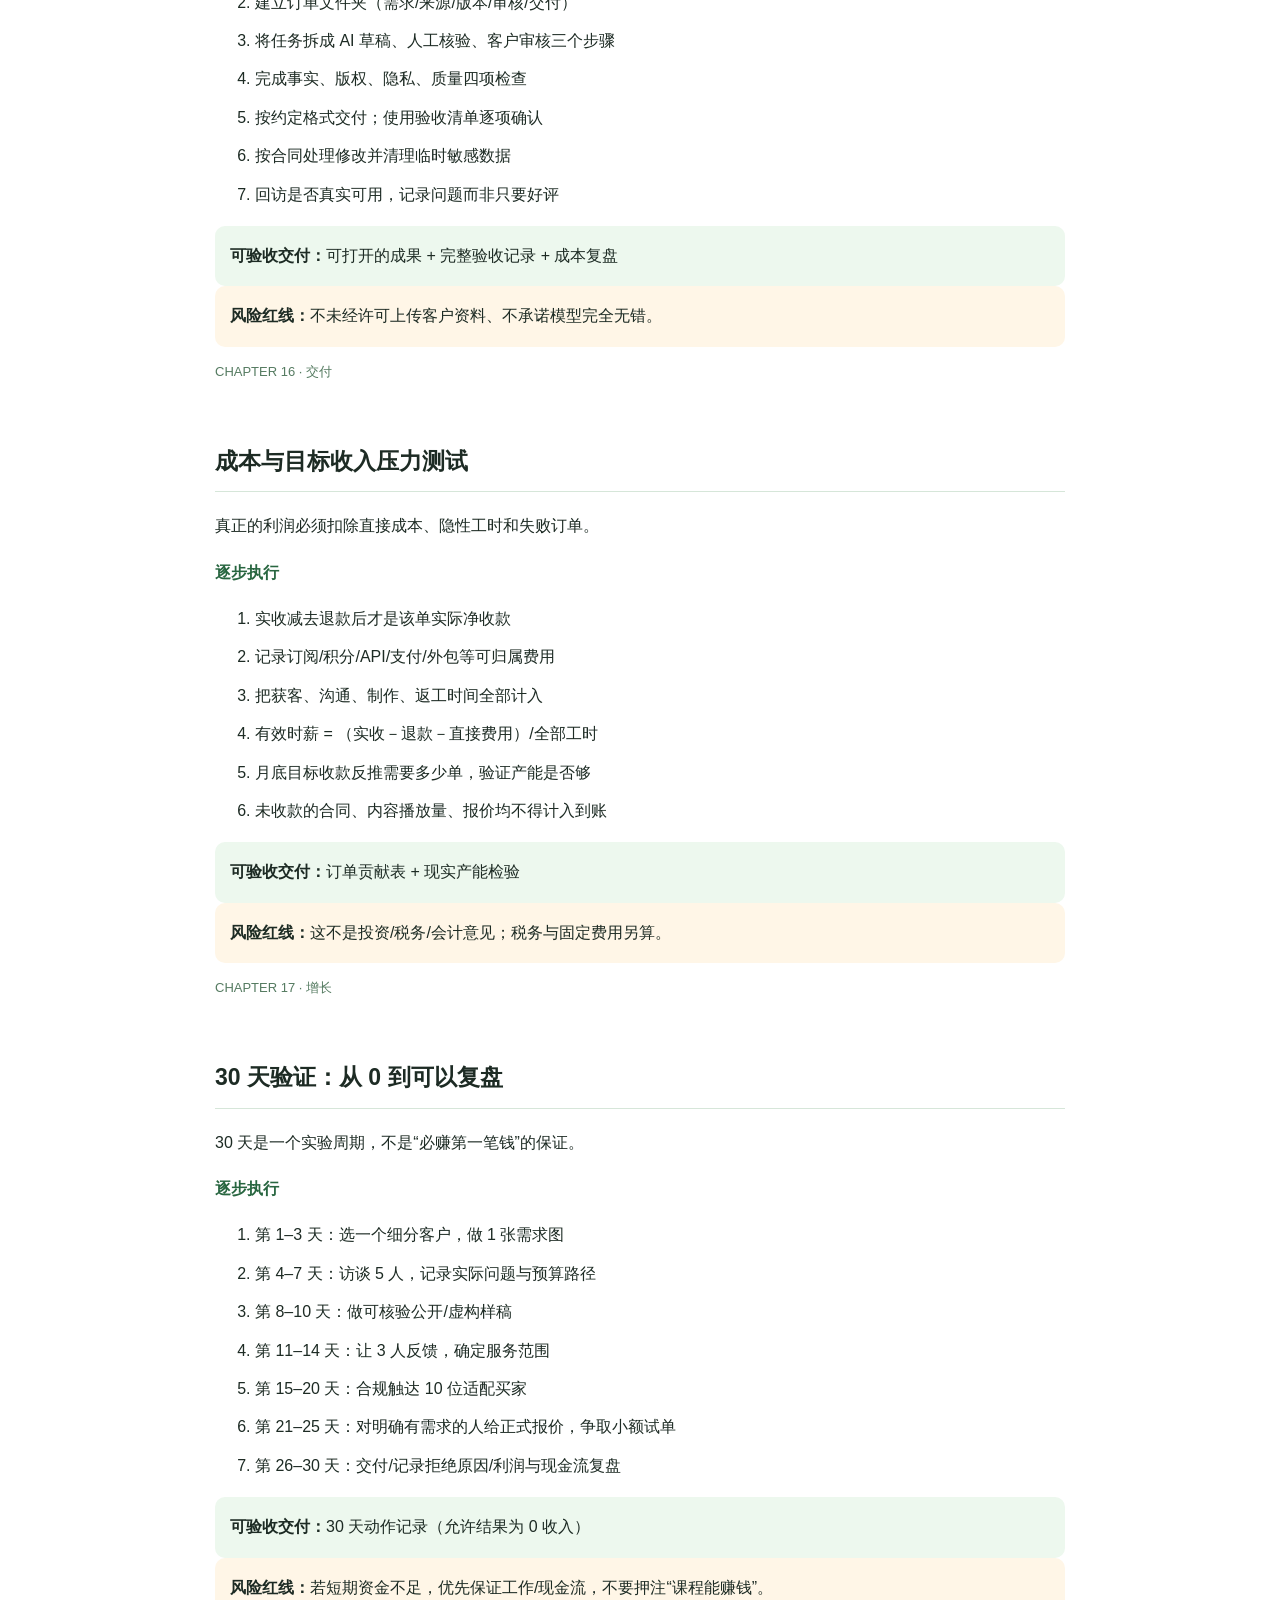
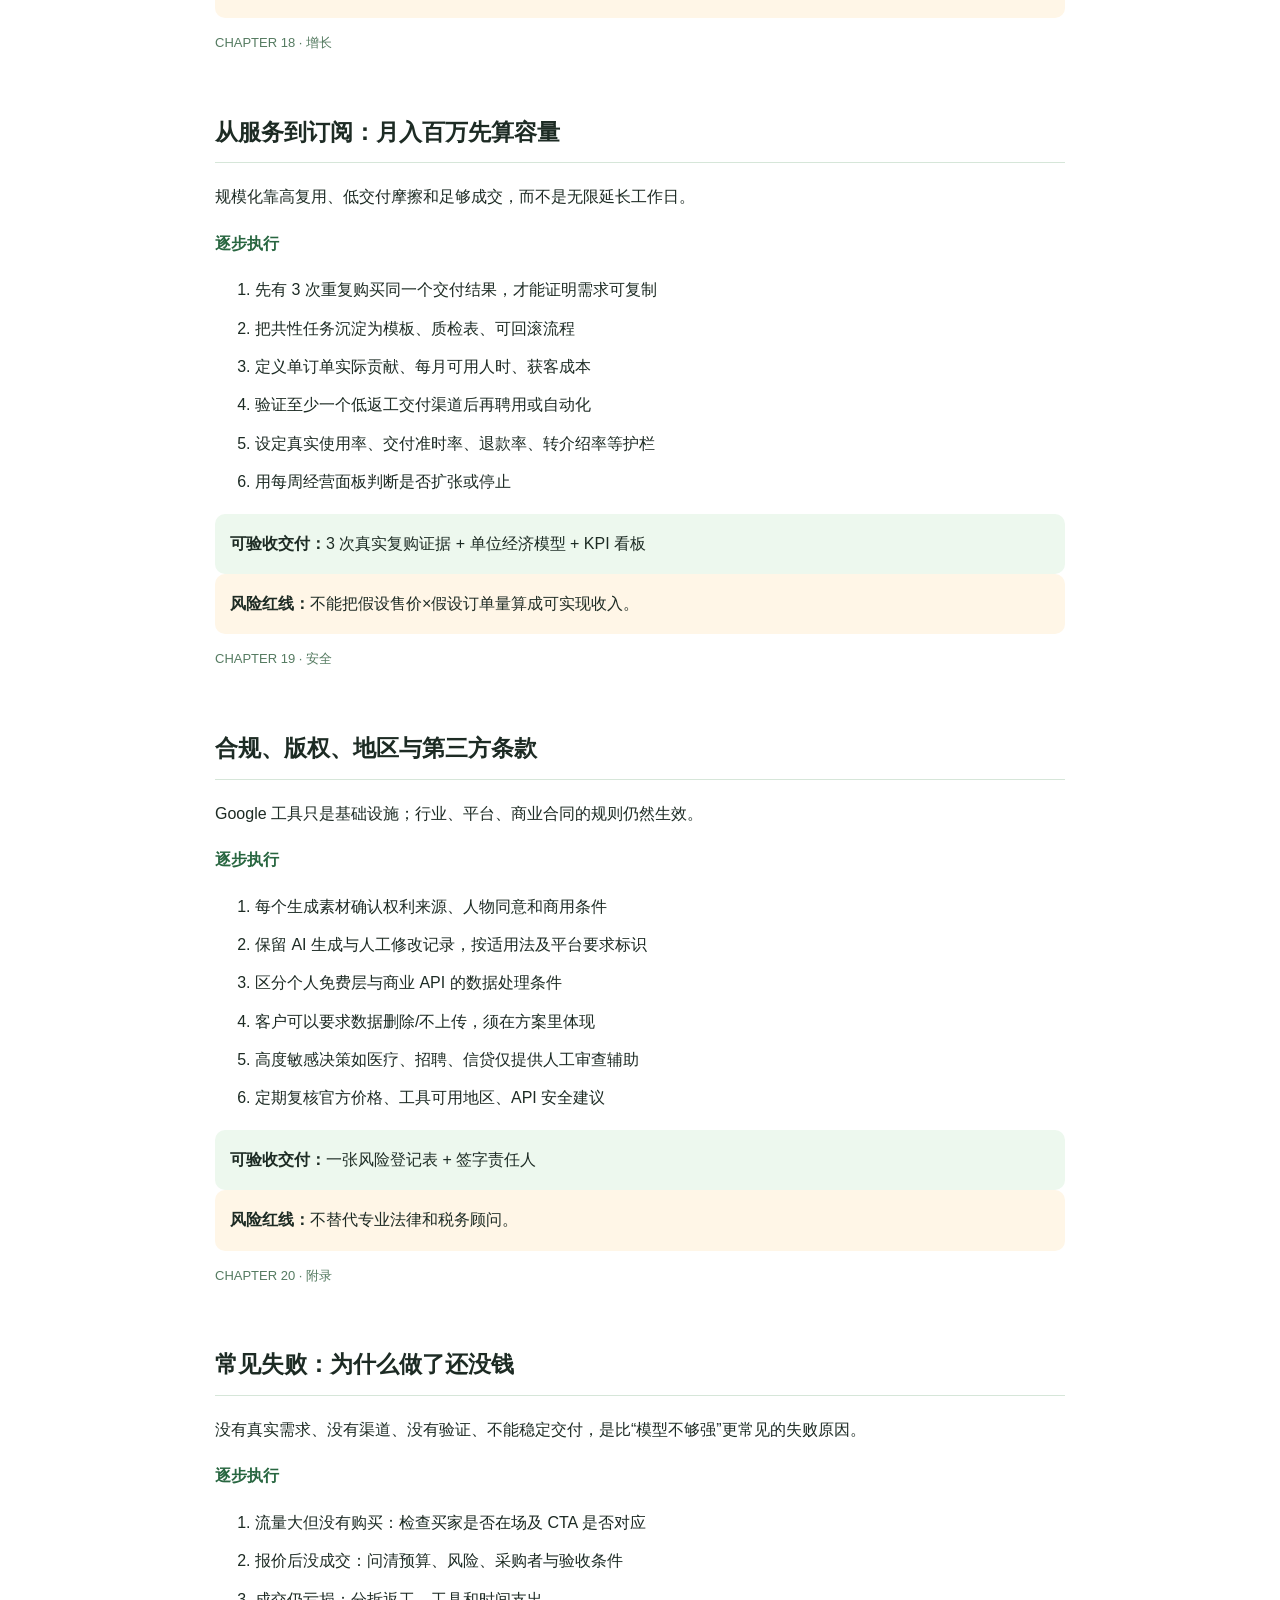
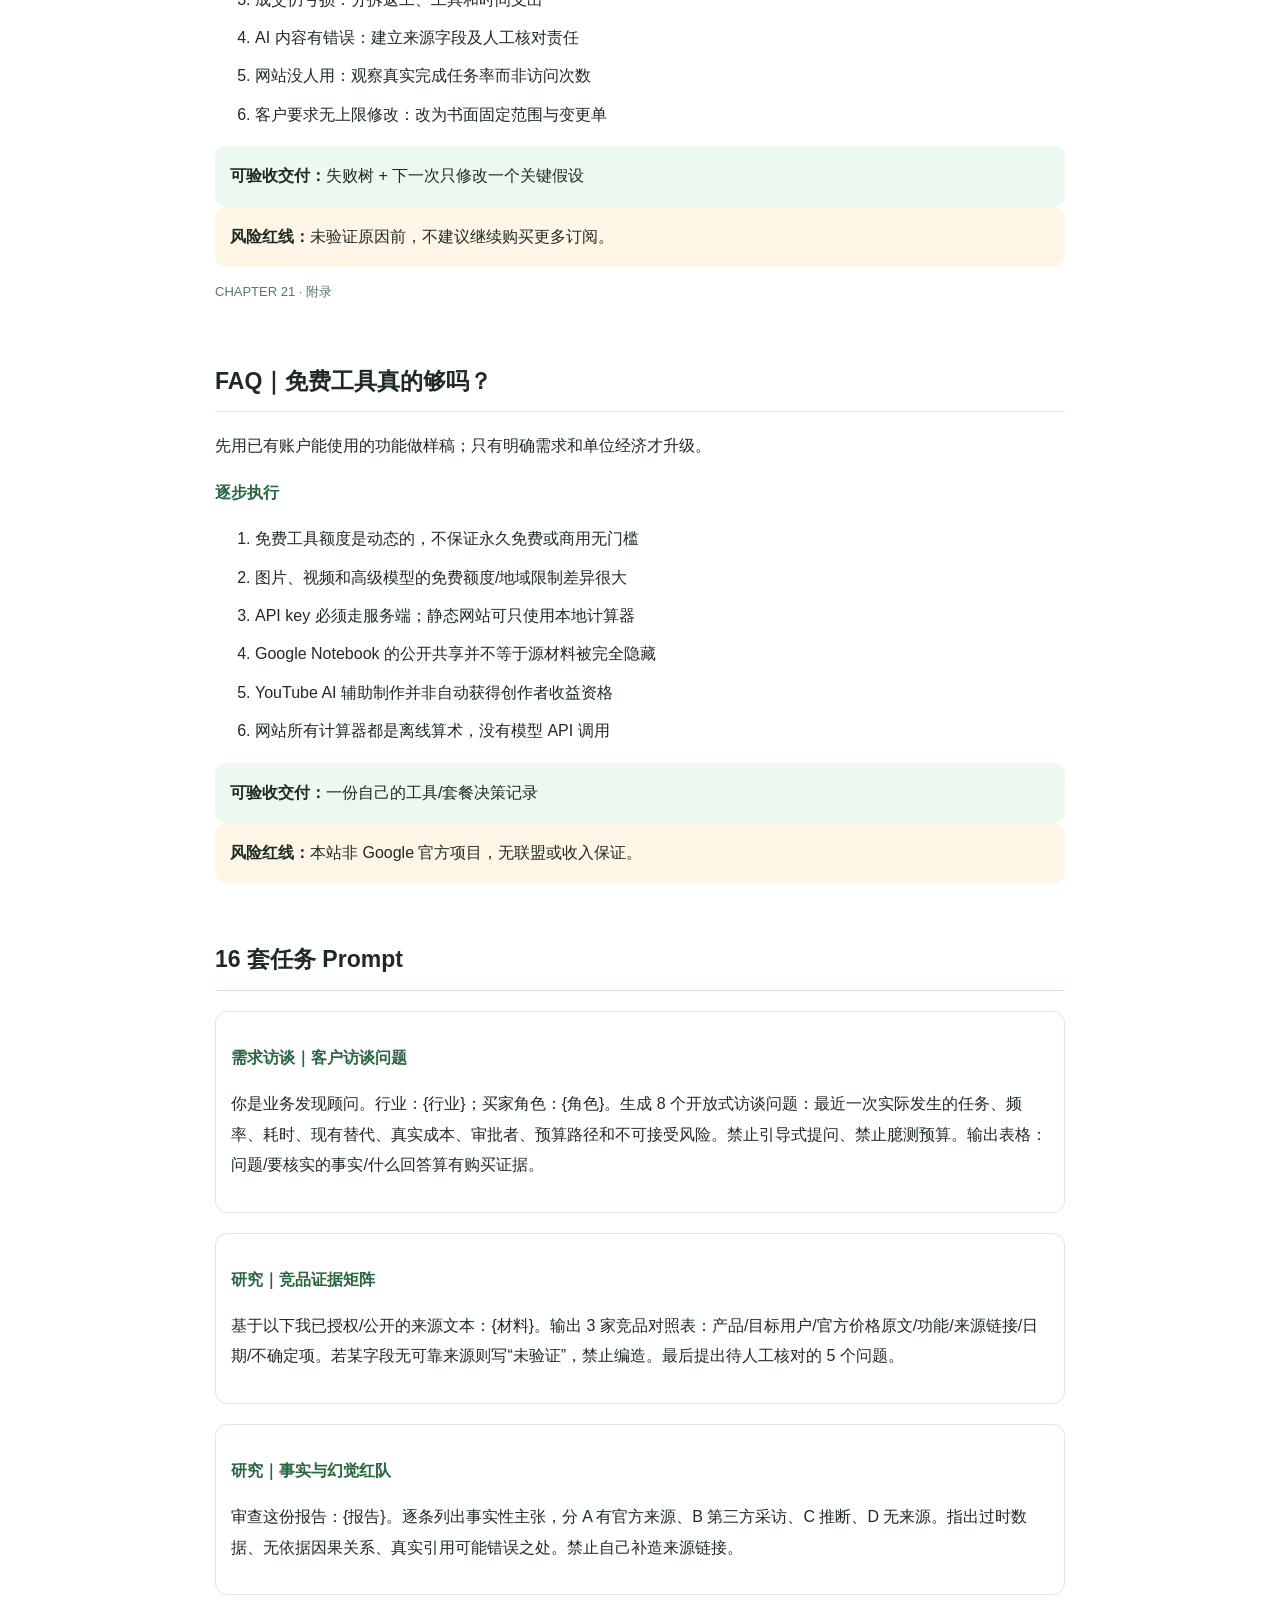
==== commit 7f7201b2: "feat: prominent Andy WeChat and personal website CTAs across site, handbook and clickable PDF" ====
--- a/print.html
+++ b/print.html
@@ -1 +1 @@
-<!doctype html><html lang="zh-CN"><head><meta charset="utf-8"/><meta name="viewport" content="width=device-width,initial-scale=1"/><title>Google AI 赚钱 · 全书打印版</title><style>body{max-width:850px;margin:40px auto;padding:0 32px;font-family:-apple-system,BlinkMacSystemFont,"PingFang SC","Noto Sans CJK SC",sans-serif;color:#1d2b24;line-height:1.9}h1{font-size:42px;letter-spacing:-1px}h2{font-size:23px;break-after:avoid;border-bottom:1px solid #d6e6d9;padding-bottom:8px;margin-top:55px}h3{font-size:16px;color:#286640}small,footer{color:#789280}.cover{padding:100px 0 55px;border-bottom:5px solid #9be4b1}.chapter{break-inside:auto}.meta{font-size:13px;color:#557b61}.box{background:#edf8ee;padding:15px;border-radius:10px;break-inside:avoid}.risk{background:#fff6e7;padding:15px;border-radius:10px;break-inside:avoid}.toc{columns:2}.toc a{color:#2a7e4e;text-decoration:none}.prompt{break-inside:avoid;padding:15px;border:1px solid #d9e9db;border-radius:12px;margin:20px 0}.prompt p{white-space:pre-wrap}li{margin:8px 0}.printbar{position:sticky;top:0;background:#fff;padding:12px;text-align:right;border-bottom:1px solid #eee}button{border:0;border-radius:8px;padding:8px 18px;background:#152d1e;color:#fff;font-size:13px;cursor:pointer}@page{size:A4;margin:18mm 16mm}@media print{body{margin:0;padding:0;max-width:none;font-size:10pt}.printbar{display:none}h1{font-size:34pt}.cover{padding-top:115px;page-break-after:always}.toc{page-break-after:always}h2{margin-top:20px}.chapter{page-break-before:always}.prompt{break-inside:avoid}}</style><script defer src="assets/data.js"></script></head><body><div class="printbar"><button onclick="window.print()">打印 / 另存 PDF</button></div><div id="book"></div><script>window.addEventListener('DOMContentLoaded',()=>{const x=window.GOOGLE_AI_HANDBOOK,e=s=>String(s??'').replaceAll('&','&amp;').replaceAll('<','&lt;').replaceAll('>','&gt;');let s='<div class="cover"><p class="meta">FREE OPEN SOURCE HANDBOOK · 2026.11</p><h1>Google AI 赚钱<br>保姆级实战攻略</h1><p>8 条业务路线 · 22 章 · 16 套 Prompt · 30 天执行计划</p><p>从需求访谈、真实样稿、报价、交付验收到复购</p><h3>AI 酋长 Andy / 星觉科技</h3><p>微信 AIPMAndy · metaver.vip · www.a6no1.cn</p><small>不保证收入，不属于 Google 官方产品。所有虚构样例已标记，定价和政策请核查实时官方来源。</small></div><h2>目录</h2><ol class="toc">';x.chapters.forEach(c=>s+='<li><a href="#ch'+c.id+'">'+e(c.title)+'</a></li>');s+='</ol>';for(const c of x.chapters){s+='<section class="chapter" id="ch'+c.id+'"><p class="meta">CHAPTER '+c.id+' · '+e(c.phase)+'</p><h2>'+e(c.title)+'</h2><p>'+e(c.lead)+'</p><h3>逐步执行</h3><ol>';for(const a of c.steps)s+='<li>'+e(a)+'</li>';s+='</ol><div class="box"><b>可验收交付：</b>'+e(c.output)+'</div><div class="risk"><b>风险红线：</b>'+e(c.redline)+'</div>';if(c.example)s+='<p><b>虚构演示：</b>'+e(c.example)+'</p>';s+='</section>'}s+='<section class="chapter"><h2>16 套任务 Prompt</h2>';for(const p of x.prompts)s+='<div class="prompt"><h3>'+e(p.category+'｜'+p.title)+'</h3><p>'+e(p.body)+'</p></div>';s+='</section><section class="chapter"><h2>30 天执行计划</h2><ol>';for(const p of x.plan)s+='<li>第 '+p.day+' 天 · '+e(p.phase)+'：'+e(p.action)+'；证据：'+e(p.proof)+'</li>';s+='</ol></section><section class="chapter"><h2>官方来源</h2><ol>';for(const p of x.sources)s+='<li>'+e(p.title)+'：'+e(p.url)+'<br><small>'+e(p.note)+'</small></li>';s+='</ol><hr><h2>作者 · AI 酋长 Andy</h2><p>微信：AIPMAndy ｜ 个人官网：https://metaver.vip/ ｜ 公司官网：https://www.a6no1.cn/</p><p>本教程及模板免费。需要咨询或陪跑可自愿访问服务页：https://metaver.vip/services</p><p>不承诺首单、收入或收益；AI 输出和商业条款须人工审核。</p></section>';document.getElementById('book').innerHTML=s;});</script></body></html>
+<!doctype html><html lang="zh-CN"><head><meta charset="utf-8"/><meta name="viewport" content="width=device-width,initial-scale=1"/><title>Google AI 赚钱 · 全书打印版</title><style>body{max-width:850px;margin:40px auto;padding:0 32px;font-family:-apple-system,BlinkMacSystemFont,"PingFang SC","Noto Sans CJK SC",sans-serif;color:#1d2b24;line-height:1.9}h1{font-size:42px;letter-spacing:-1px}h2{font-size:23px;break-after:avoid;border-bottom:1px solid #d6e6d9;padding-bottom:8px;margin-top:55px}h3{font-size:16px;color:#286640}small,footer{color:#789280}.cover{padding:100px 0 55px;border-bottom:5px solid #9be4b1}.chapter{break-inside:auto}.meta{font-size:13px;color:#557b61}.box{background:#edf8ee;padding:15px;border-radius:10px;break-inside:avoid}.risk{background:#fff6e7;padding:15px;border-radius:10px;break-inside:avoid}.toc{columns:2}.toc a{color:#2a7e4e;text-decoration:none}.prompt{break-inside:avoid;padding:15px;border:1px solid #d9e9db;border-radius:12px;margin:20px 0}.prompt p{white-space:pre-wrap}li{margin:8px 0}.printbar{position:sticky;top:0;background:#fff;padding:12px;text-align:right;border-bottom:1px solid #eee}button{border:0;border-radius:8px;padding:8px 18px;background:#152d1e;color:#fff;font-size:13px;cursor:pointer}@page{size:A4;margin:18mm 16mm}@media print{body{margin:0;padding:0;max-width:none;font-size:10pt}.printbar{display:none}h1{font-size:34pt}.cover{padding-top:115px;page-break-after:always}.toc{page-break-after:always}h2{margin-top:20px}.chapter{page-break-before:always}.prompt{break-inside:avoid}}</style><script defer src="assets/data.js"></script></head><body><div class="printbar"><button onclick="window.print()">打印 / 另存 PDF</button></div><div id="book"></div><script>window.addEventListener('DOMContentLoaded',()=>{const x=window.GOOGLE_AI_HANDBOOK,e=s=>String(s??'').replaceAll('&','&amp;').replaceAll('<','&lt;').replaceAll('>','&gt;');let s='<div class="cover"><p class="meta">FREE OPEN SOURCE HANDBOOK · 2026.11</p><h1>Google AI 赚钱<br>保姆级实战攻略</h1><p>8 条业务路线 · 22 章 · 16 套 Prompt · 30 天执行计划</p><p>从需求访谈、真实样稿、报价、交付验收到复购</p><h3>AI 酋长 Andy / 星觉科技</h3><p>微信：<strong>AIPMAndy</strong> · 个人官网：<a href="https://metaver.vip/">https://metaver.vip/</a> · <a href="https://www.a6no1.cn/">公司官网</a></p><small>不保证收入，不属于 Google 官方产品。所有虚构样例已标记，定价和政策请核查实时官方来源。</small></div><h2>目录</h2><ol class="toc">';x.chapters.forEach(c=>s+='<li><a href="#ch'+c.id+'">'+e(c.title)+'</a></li>');s+='</ol>';for(const c of x.chapters){s+='<section class="chapter" id="ch'+c.id+'"><p class="meta">CHAPTER '+c.id+' · '+e(c.phase)+'</p><h2>'+e(c.title)+'</h2><p>'+e(c.lead)+'</p><h3>逐步执行</h3><ol>';for(const a of c.steps)s+='<li>'+e(a)+'</li>';s+='</ol><div class="box"><b>可验收交付：</b>'+e(c.output)+'</div><div class="risk"><b>风险红线：</b>'+e(c.redline)+'</div>';if(c.example)s+='<p><b>虚构演示：</b>'+e(c.example)+'</p>';s+='</section>'}s+='<section class="chapter"><h2>16 套任务 Prompt</h2>';for(const p of x.prompts)s+='<div class="prompt"><h3>'+e(p.category+'｜'+p.title)+'</h3><p>'+e(p.body)+'</p></div>';s+='</section><section class="chapter"><h2>30 天执行计划</h2><ol>';for(const p of x.plan)s+='<li>第 '+p.day+' 天 · '+e(p.phase)+'：'+e(p.action)+'；证据：'+e(p.proof)+'</li>';s+='</ol></section><section class="chapter"><h2>官方来源</h2><ol>';for(const p of x.sources)s+='<li>'+e(p.title)+'：'+e(p.url)+'<br><small>'+e(p.note)+'</small></li>';s+='</ol><hr><h2>作者 · AI 酋长 Andy</h2><p>微信：<strong>AIPMAndy</strong> ｜ 个人官网：<a href="https://metaver.vip/">https://metaver.vip/</a> ｜ 公司官网：<a href="https://www.a6no1.cn/">https://www.a6no1.cn/</a></p><p>本教程及模板免费。需要咨询或陪跑可自愿访问服务页：<a href="https://metaver.vip/services">https://metaver.vip/services</a></p><p>不承诺首单、收入或收益；AI 输出和商业条款须人工审核。</p></section>';document.getElementById('book').innerHTML=s;});</script></body></html>
